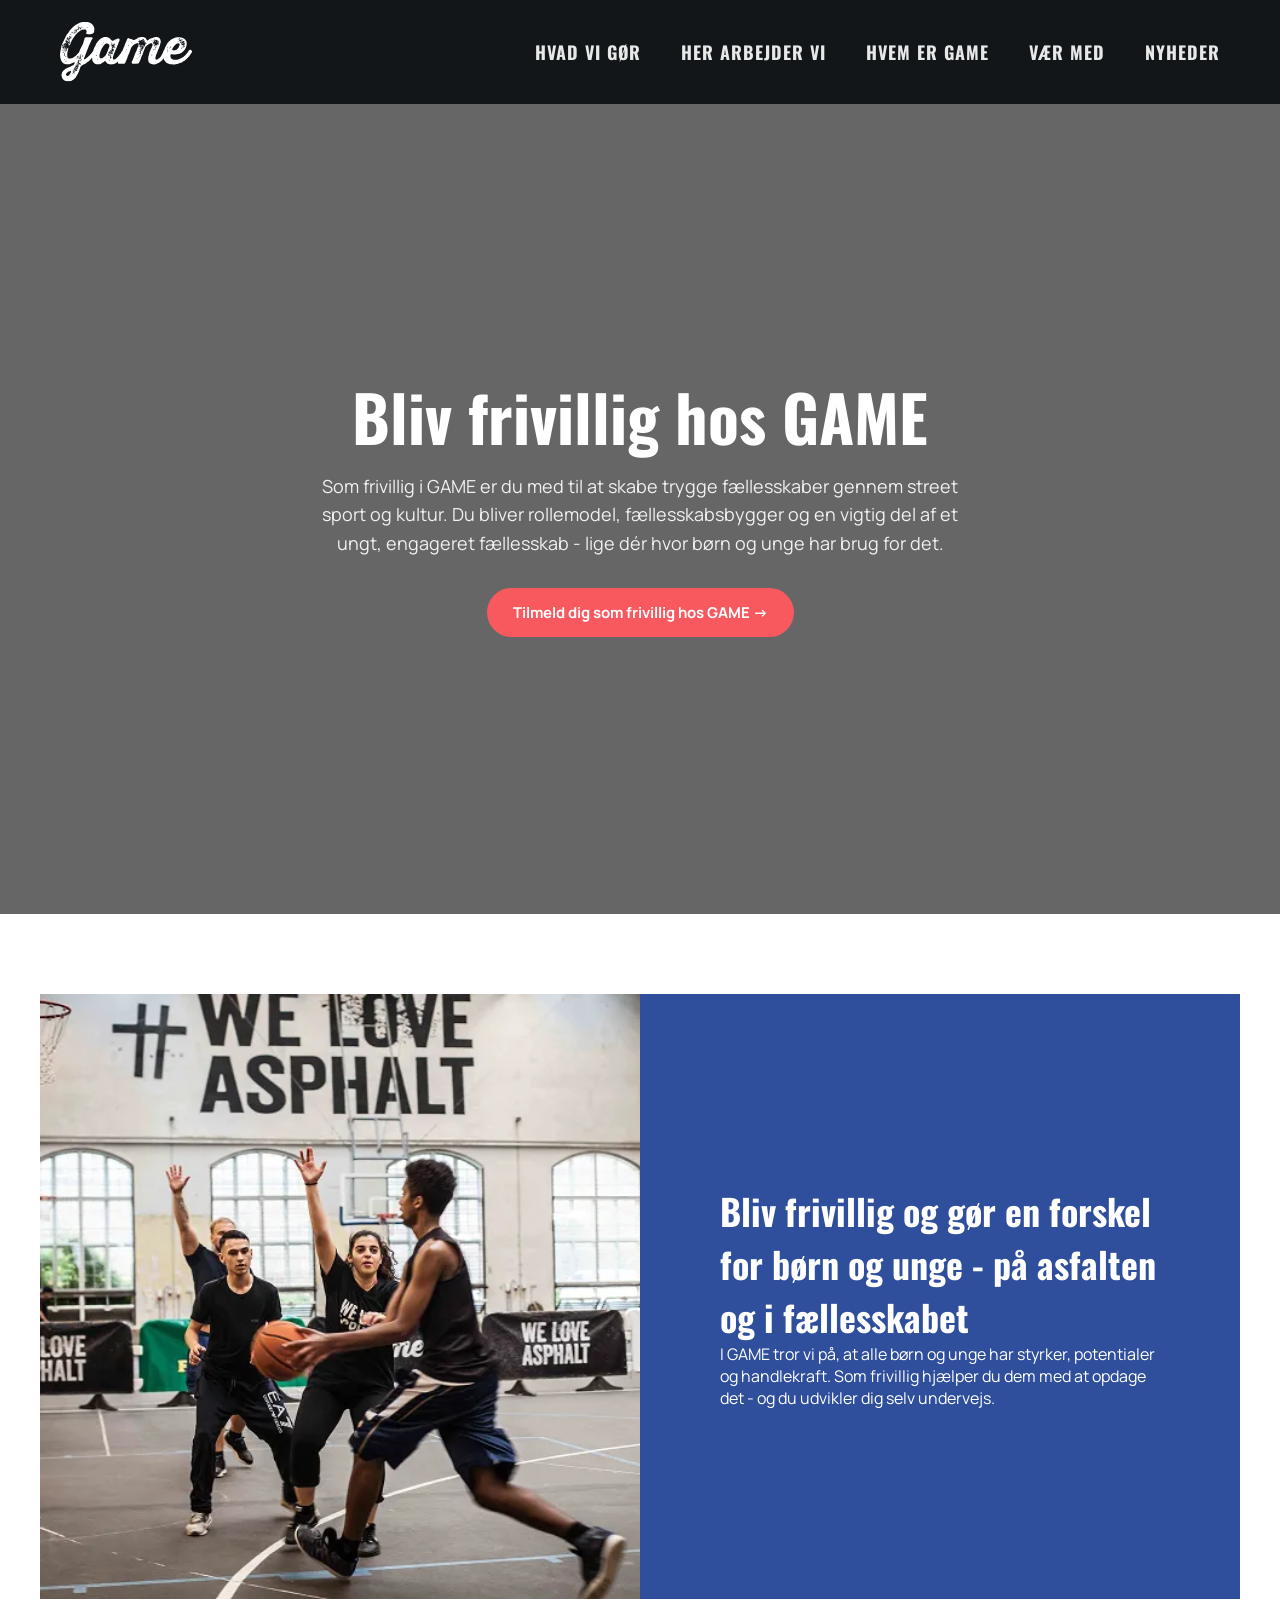
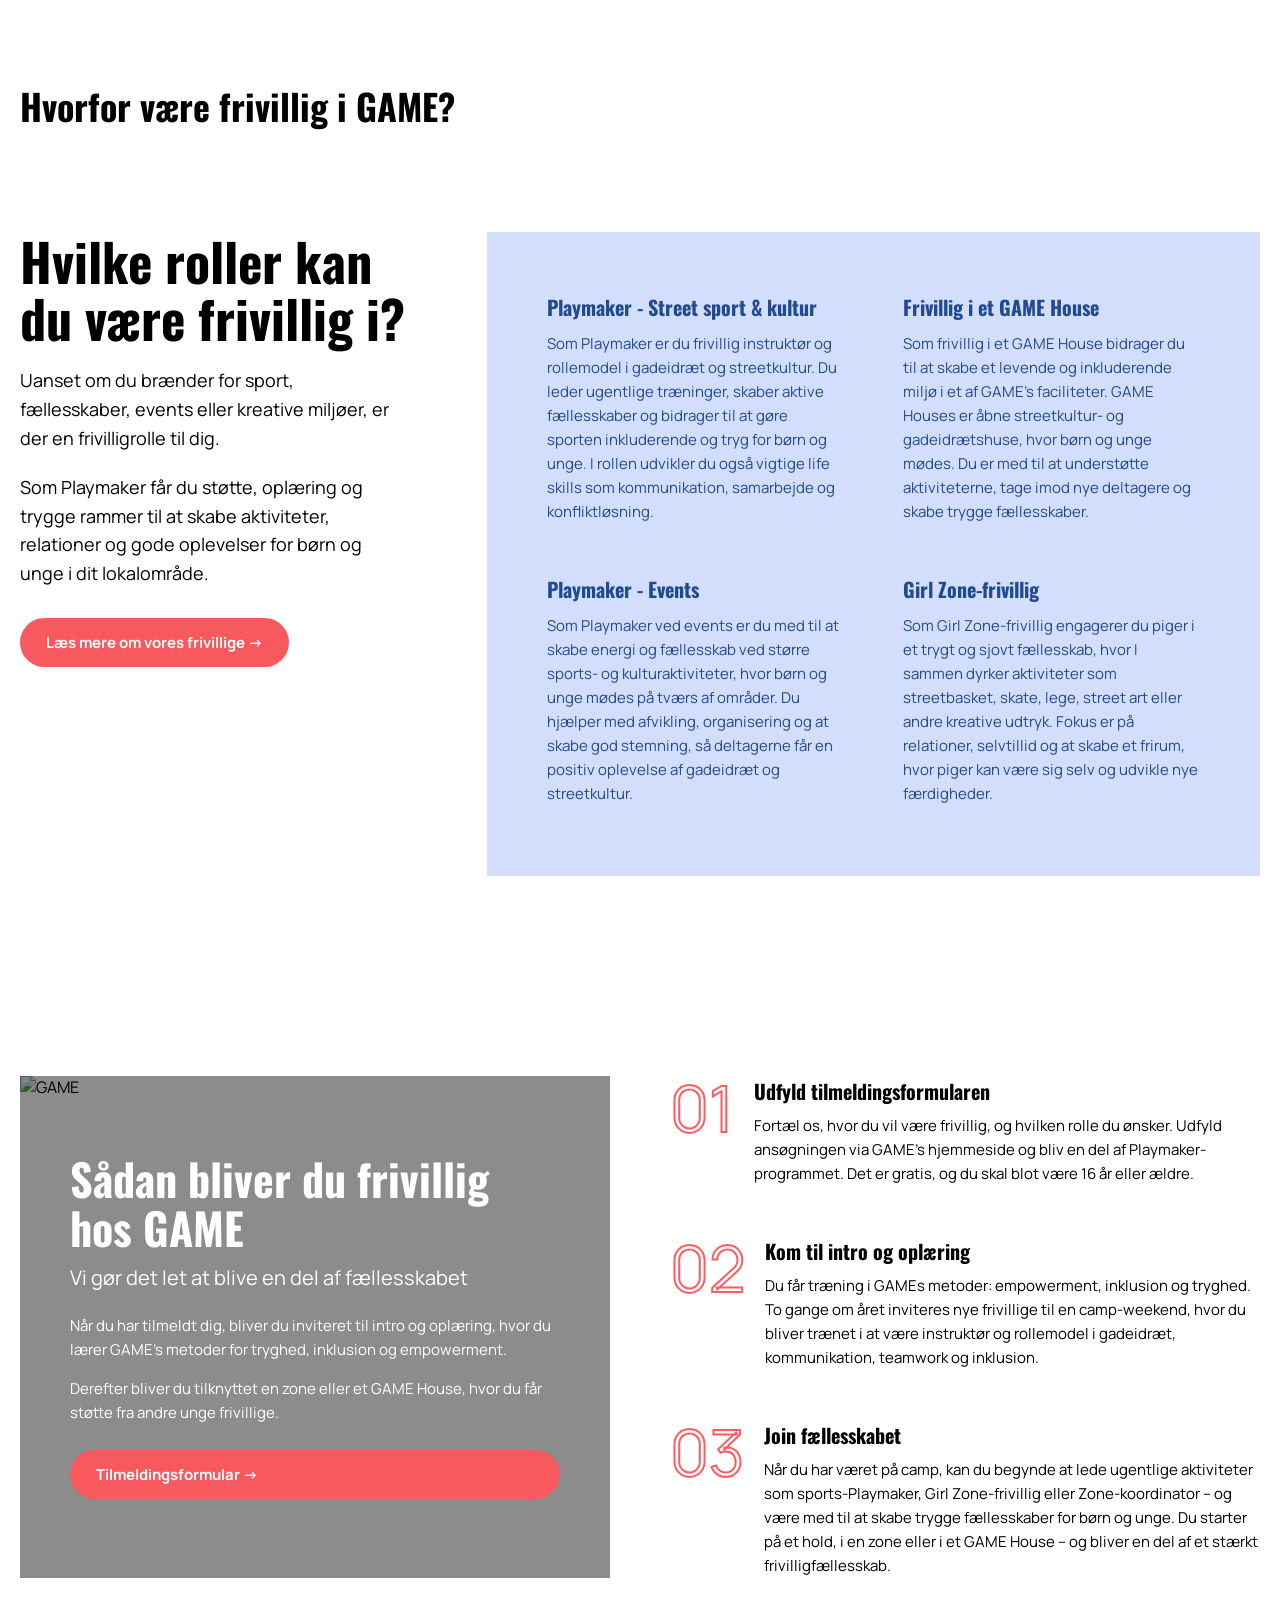
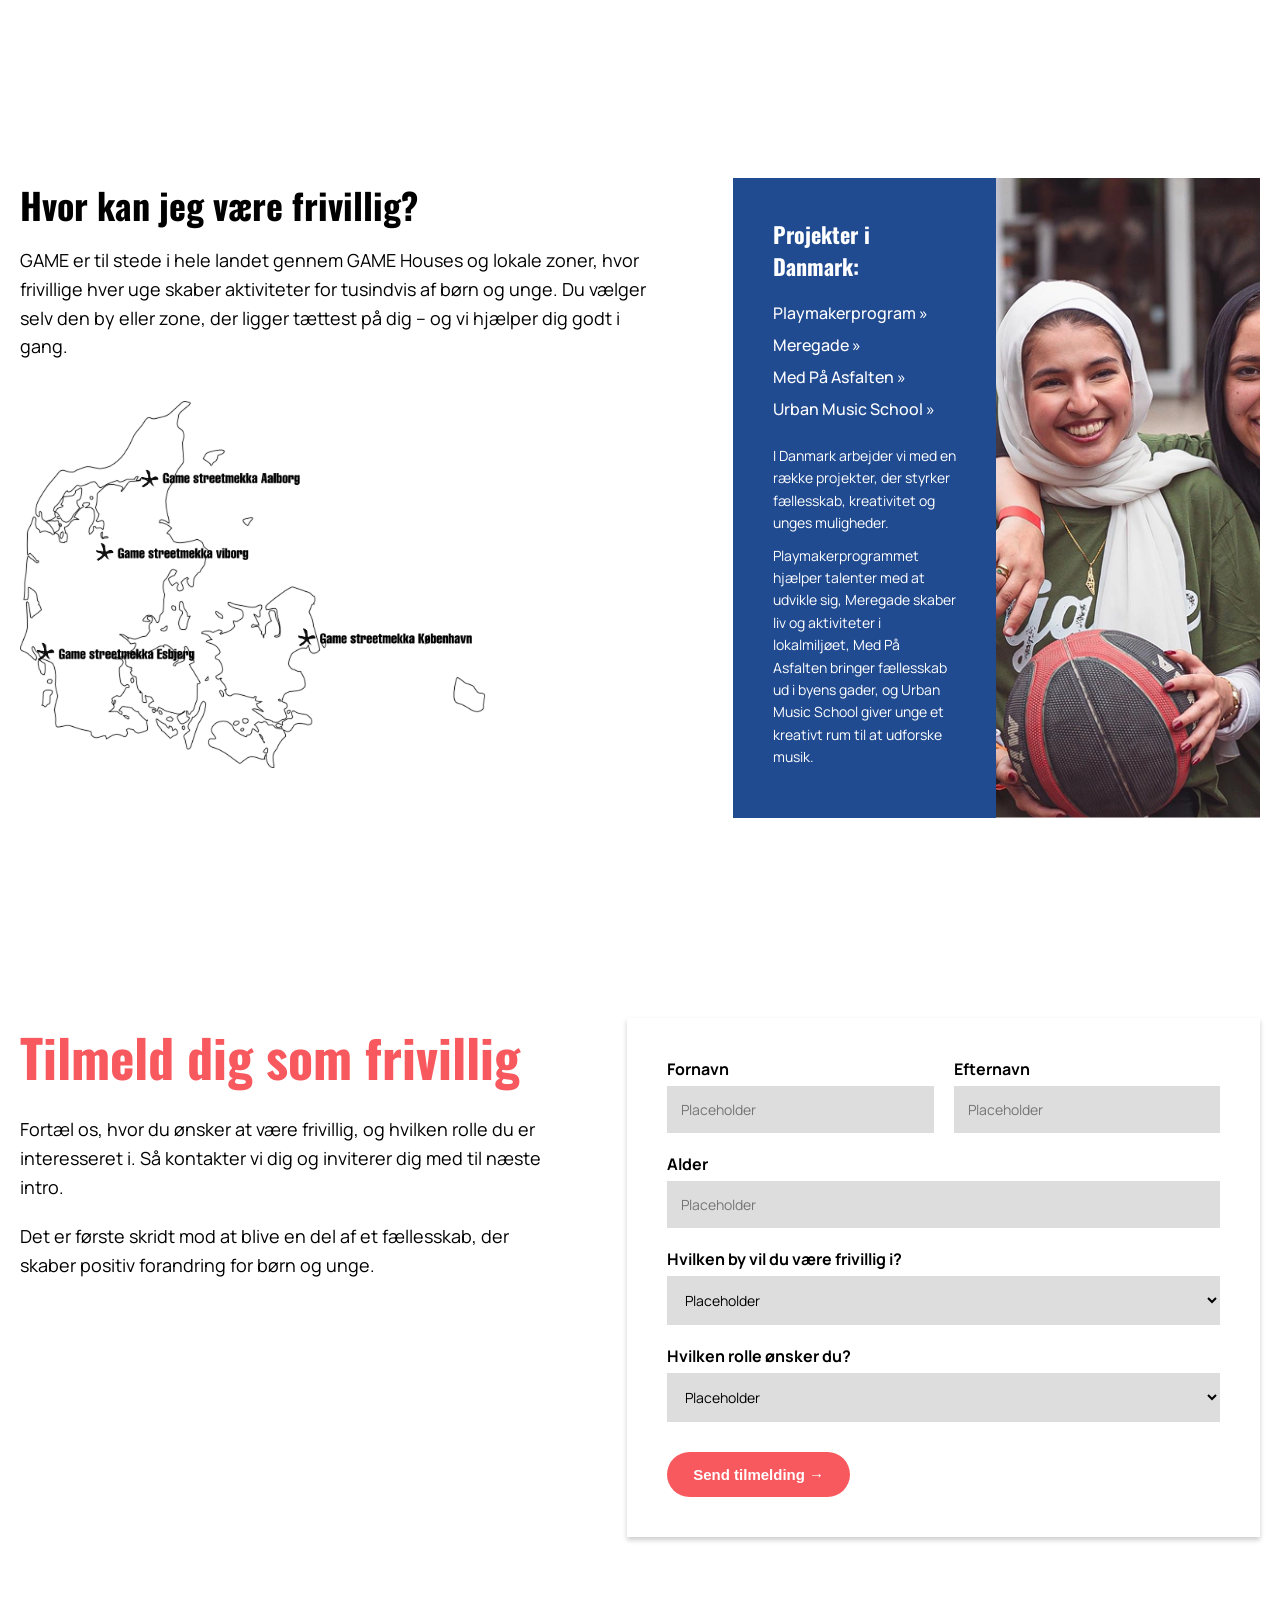
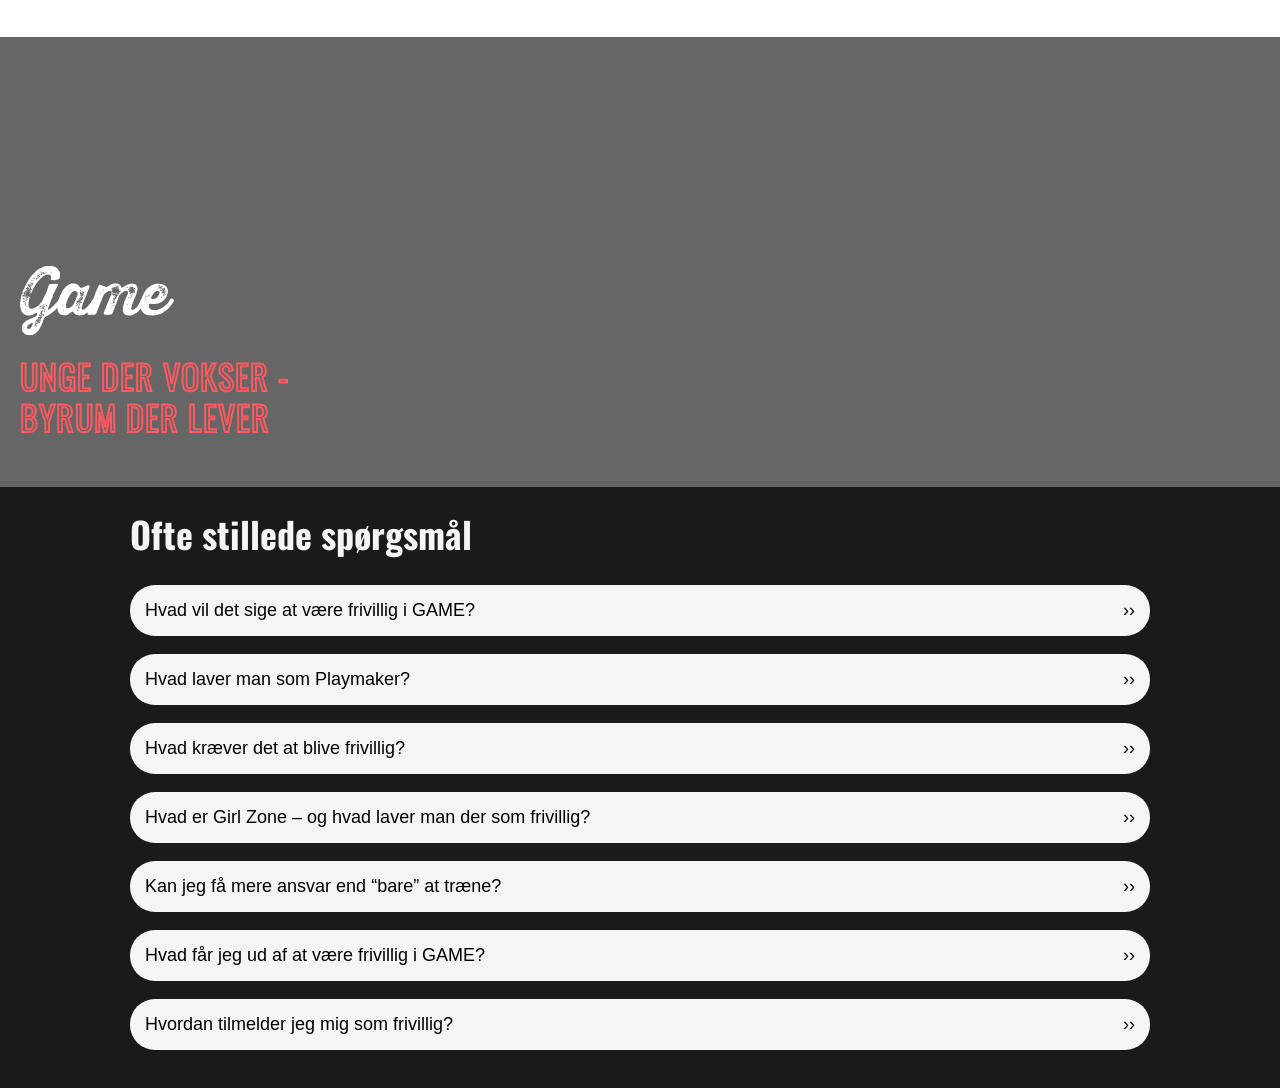
==== bliv-frivillig.html @ 1b377ba4 "faq" ====
<!DOCTYPE html>
<html lang="da">
<head>
  <meta charset="UTF-8">
  <meta name="viewport" content="width=device-width, initial-scale=1.0">
  <title>GAME Sektion</title>
  <link rel="stylesheet" href="bliv-frivillig.css">
  <link href="https://fonts.googleapis.com/css2?family=Oswald:wght@400;600;700&display=swap" rel="stylesheet">
  <link href="https://fonts.googleapis.com/css2?family=Manrope:wght@300;400;500;600;700&display=swap" rel="stylesheet">
</head>
<body>
 
  <header class="navbar">
  <div class="nav-inner">

    <div class="logo">
      <img src="gamelogowhite.svg" alt="GAME logo">
    </div>

    <nav class="nav-links">
      <a href="">HVAD VI GØR</a>
      <a href="">HER ARBEJDER VI</a>
      <a href="">HVEM ER GAME</a>
      <a href="">VÆR MED</a>
      <a href="">NYHEDER</a>
    </nav>

  </div>
</header>

  <!-- Hero sektion -->
  <section class="hero">
    <div class="overlay"></div>

    <div class="hero-content">
      <h1>Bliv frivillig hos GAME</h1>
      <p>
        Som frivillig i GAME er du med til at skabe trygge fællesskaber gennem street
        sport og kultur. Du bliver rollemodel, fællesskabsbygger og en vigtig del af
        et ungt, engageret fællesskab - lige dér hvor børn og unge har brug for det.
      </p>
      <a href="#" class="cta">Tilmeld dig som frivillig hos GAME →</a>
    </div>
  </section>


<!-- Bliv frivillig og gør forskel sektion -->
<section class="impact">
  <div class="container">
    <div class="impact-inner">

      <div class="impact-image">
        <img src="billeder/asphalt.webp" alt="Basketball GAME">
      </div>

      <div class="impact-content">
        <h2>
          Bliv frivillig og gør en forskel for børn og unge - på asfalten og i fællesskabet
        </h2>

        <p>
          I GAME tror vi på, at alle børn og unge har styrker, potentialer og handlekraft. Som frivillig hjælper du dem med at opdage det - og du udvikler dig selv undervejs.
        </p>
      </div>

    </div>
  </div>
</section>

<!-- Cards sektio -->
<section class="cards">
  <div class="container"> <!-- Container sørger for margin og padding på hele sektionen -->
    <div class="cards-content">
      <h2>
        Hvorfor være frivillig i GAME?
      </h2>
  </div>
    </div>
</section>

<section class="roles-section">
  <div class="container roles-grid">

    <!-- Venstre side -->
    <div class="roles-left">
      <h2>Hvilke roller kan du være frivillig i?</h2>

      <p>
        Uanset om du brænder for sport, fællesskaber, events eller kreative miljøer, 
        er der en frivilligrolle til dig.
      </p>

      <p>
        Som Playmaker får du støtte, oplæring og trygge rammer til at skabe aktiviteter, 
        relationer og gode oplevelser for børn og unge i dit lokalområde.
      </p>

      <a href="#" class="cta">Læs mere om vores frivillige →</a>
    </div>

    <!-- Højre side -->
    <div class="roles-right">

      <div class="role">
        <h3>Playmaker - Street sport & kultur</h3>
        <p>
          Som Playmaker er du frivillig instruktør og rollemodel i gadeidræt og streetkultur.
          Du leder ugentlige træninger, skaber aktive fællesskaber og bidrager til at gøre 
          sporten inkluderende og tryg for børn og unge. I rollen udvikler du også vigtige 
          life skills som kommunikation, samarbejde og konfliktløsning.
        </p>
      </div>

      <div class="role">
        <h3>Frivillig i et GAME House</h3>
        <p>
          Som frivillig i et GAME House bidrager du til at skabe et levende og inkluderende 
          miljø i et af GAME's faciliteter.
          GAME Houses er åbne streetkultur- og gadeidrætshuse, hvor børn og unge mødes. 
          Du er med til at understøtte aktiviteterne, tage imod nye deltagere og skabe trygge fællesskaber.
        </p>
      </div>

      <div class="role">
        <h3>Playmaker - Events</h3>
        <p>
          Som Playmaker ved events er du med til at skabe energi og fællesskab ved større 
          sports- og kulturaktiviteter, hvor børn og unge mødes på tværs af områder.
          Du hjælper med afvikling, organisering og at skabe god stemning, så deltagerne får 
          en positiv oplevelse af gadeidræt og streetkultur.
        </p>
      </div>

      <div class="role">
        <h3>Girl Zone-frivillig</h3>
        <p>
          Som Girl Zone-frivillig engagerer du piger i et trygt og sjovt fællesskab, hvor 
          I sammen dyrker aktiviteter som streetbasket, skate, lege, street art eller andre kreative udtryk.
          Fokus er på relationer, selvtillid og at skabe et frirum, hvor piger kan være sig selv 
          og udvikle nye færdigheder.
        </p>
      </div>

    </div>

  </div>
</section>

<!-- Hvordan man gør sektionen -->

<section class="steps-section">
  <div class="container steps-grid">

    <!-- Venstre billede + overlay text -->
    <div class="steps-left">
      <img src="billeder/frivillig.webp" alt="GAME">

      <div class="steps-overlay">
        <h2>Sådan bliver du frivillig hos GAME</h2>
        <p class="lead">Vi gør det let at blive en del af fællesskabet</p>

        <p>
          Når du har tilmeldt dig, bliver du inviteret til intro og oplæring, hvor du lærer GAME’s metoder for tryghed, inklusion og empowerment.
        </p>

        <p>
          Derefter bliver du tilknyttet en zone eller et GAME House, hvor du får støtte fra andre unge frivillige.
        </p>

        <a href="#" class="cta">Tilmeldingsformular →</a>
      </div>
    </div>

    <!-- venstre steps -->
    <div class="steps-right">

      <div class="step">
        <div class="step-number">01</div>
        <div>
          <h3>Udfyld tilmeldingsformularen</h3>
          <p>
            Fortæl os, hvor du vil være frivillig, og hvilken rolle du ønsker. Udfyld ansøgningen via GAME’s hjemmeside og bliv en del af Playmaker-programmet. Det er gratis, og du skal blot være 16 år eller ældre.
          </p>
        </div>
      </div>

      <div class="step">
        <div class="step-number">02</div>
        <div>
          <h3>Kom til intro og oplæring</h3>
          <p>
            Du får træning i GAMEs metoder: empowerment, inklusion og tryghed. To gange om året inviteres nye frivillige til en camp-weekend, hvor du bliver trænet i at være instruktør og rollemodel i gadeidræt, kommunikation, teamwork og inklusion.
          </p>
        </div>
      </div>

      <div class="step">
        <div class="step-number">03</div>
        <div>
          <h3>Join fællesskabet</h3>
          <p>
            Når du har været på camp, kan du begynde at lede ugentlige aktiviteter som sports-Playmaker, Girl Zone-frivillig eller Zone-koordinator – og være med til at skabe trygge fællesskaber for børn og unge. Du starter på et hold, i en zone eller i et GAME House – og bliver en del af et stærkt frivilligfællesskab.
          </p>
        </div>
      </div>

    </div>

  </div>
</section>

<!-- Hvor man kan gøre det sektion -->

<section class="locations-section">
  <div class="container locations-grid">

    <!-- venstre -->
    <div class="locations-left">
      <h2>Hvor kan jeg være frivillig?</h2>
      <p>
        GAME er til stede i hele landet gennem GAME Houses og lokale zoner, hvor frivillige hver uge skaber aktiviteter for tusindvis af børn og unge. Du vælger selv den by eller zone, der ligger tættest på dig – og vi hjælper dig godt i gang.
      </p>

      <div class="map">
        <img src="billeder/dkkort.webp" alt="Danmark kort">
      </div>
    </div>

    <!-- Højre side blå baggrund + billede -->
    <div class="locations-right">

      <div class="locations-info">
        <h3>Projekter i Danmark:</h3>

        <ul>
          <li>Playmakerprogram »</li>
          <li>Meregade »</li>
          <li>Med På Asfalten »</li>
          <li>Urban Music School »</li>
        </ul>

        <div class="locations-text">
          <p>
            I Danmark arbejder vi med en række projekter, der styrker fællesskab, kreativitet og unges muligheder.
          </p>
          <p>
            Playmakerprogrammet hjælper talenter med at udvikle sig, Meregade skaber liv og aktiviteter i lokalmiljøet, Med På Asfalten bringer fællesskab ud i byens gader, og Urban Music School giver unge et kreativt rum til at udforske musik.
          </p>
        </div>
      </div>

      <div class="locations-image">
        <img src="billeder/mennesker.webp" alt="">
      </div>

    </div>

  </div>
</section>

<!-- Kontaktformular -->

<section class="form-section">
  <div class="container form-grid">

    <!-- Venstre -->
    <div class="form-left">
      <h2>Tilmeld dig som frivillig</h2>

      <p>
        Fortæl os, hvor du ønsker at være frivillig, og hvilken rolle du er interesseret i. 
        Så kontakter vi dig og inviterer dig med til næste intro.
      </p>

      <p>
        Det er første skridt mod at blive en del af et fællesskab, der skaber positiv forandring for børn og unge.
      </p>
    </div>

    <!-- Højre -->
    <div class="form-card">
      <form>

        <div class="form-row">
          <div class="form-group">
            <label>Fornavn</label>
            <input type="text" placeholder="Placeholder">
          </div>

          <div class="form-group">
            <label>Efternavn</label>
            <input type="text" placeholder="Placeholder">
          </div>
        </div>

        <div class="form-group">
          <label>Alder</label>
          <input type="text" placeholder="Placeholder">
        </div>

        <div class="form-group">
          <label>Hvilken by vil du være frivillig i?</label>
          <select>
            <option>Placeholder</option>
          </select>
        </div>

        <div class="form-group">
          <label>Hvilken rolle ønsker du?</label>
          <select>
            <option>Placeholder</option>
          </select>
        </div>

        <button type="submit" class="cta">Send tilmelding →</button>

      </form>
    </div>

  </div>
</section>

<!-- Footer -->

<section class="footer">
  <div class="overlay"></div>

  <div class="container footer-content">
    <img src="gamelogowhite.svg" alt="Game logo" class="footer-logo">

    <p class="subtitle stroke-text">
      UNGE DER VOKSER -<br>
      BYRUM DER LEVER
    </p>
  </div>
</section>

<!-- Faq sektion -->
<section class="faq-section">
    <h2>Ofte stillede spørgsmål</h2>

    <div class="faq-item">
        <button class="faq-question">
     Hvad vil det sige at være frivillig i GAME?
            <span class="faq-arrow">››</span>
        </button>
        <div class="faq-answer">
            <p>At være frivillig i GAME betyder, at du bliver en del af Playmaker‑programmet, hvor unge bliver uddannet som instruktører og rollemodeller i gadeidræt og streetkultur. Frivillige leder aktiviteter, skaber fællesskaber og arbejder for positiv social forandring i deres lokalområde.</p>
        </div>
    </div>

    <div class="faq-item">
        <button class="faq-question">
            Hvad laver man som Playmaker?
            <span class="faq-arrow">››</span>
        </button>
        <div class="faq-answer">
            <p>Som Playmaker står du for at afvikle ugentlige træninger i fx streetbasket, dans, gadefodbold eller aktiviteter i Girl Zone. Du skaber trygge fællesskaber og lærer samtidig om teamwork, kommunikation, ligestilling og konfliktløsning.</p>
        </div>
    </div>

    <div class="faq-item">
        <button class="faq-question">
            Hvad kræver det at blive frivillig?
            <span class="faq-arrow">››</span>
        </button>
        <div class="faq-answer">
            <p>Du skal være minimum 16 år, og det er gratis at være med. GAME giver dig træning og camps to gange om året, hvor du bliver rustet til rollen som frivillig instruktør eller koordinator.</p>
        </div>
    </div>

    <div class="faq-item">
        <button class="faq-question">
           Hvad er Girl Zone – og hvad laver man der som frivillig?
            <span class="faq-arrow">››</span>
        </button>
        <div class="faq-answer">
            <p>Girl Zone er et trygt fællesskab for piger, hvor fokus er på bevægelse, kreativitet og stærke relationer. Som frivillig hjælper du piger ind i gadeidræt og aktiviteter som lege, skateboard, street art og andre kreative udtryk – alt efter hvad pigerne har lyst til.</p>
        </div>
    </div>

     <div class="faq-item">
        <button class="faq-question">
           Kan jeg få mere ansvar end “bare” at træne?
            <span class="faq-arrow">››</span>
        </button>
        <div class="faq-answer">
            <p>Ja! Du kan søge rollen som Zone-koordinator, hvor du får et større organisatorisk ansvar, støtter andre frivillige og hjælper med at planlægge aktiviteter i dit område. Det er for dig, der vil udvikle dig endnu mere som leder.</p>
        </div>
    </div>

     <div class="faq-item">
        <button class="faq-question">
          Hvad får jeg ud af at være frivillig i GAME?
            <span class="faq-arrow">››</span>
        </button>
        <div class="faq-answer">
            <p>Som Playmaker lærer du at stå i front, samarbejde, kommunikere og løse konflikter. Mange oplever også større selvtillid, nye venskaber og erfaringer, de kan bruge i job, skole eller andre projekter. 93% af danske Playmakere bruger deres nye færdigheder andre steder i livet.</p>
        </div>
    </div>

    <div class="faq-item">
        <button class="faq-question">
          Hvordan tilmelder jeg mig som frivillig?
            <span class="faq-arrow">››</span>
        </button>
        <div class="faq-answer">
            <p>Du søger om at blive Playmaker gennem GAME’s hjemmeside. Ansøgningsprocessen er simpel, og GAME tager udgifterne for uddannelsesweekenderne.</p>
        </div>
    </div>

    <!-- Tilføj flere items efter behov -->

</section>

<script src="faq.js"></script>


</body>
</html>
---- bliv-frivillig.css ----
* {
  margin: 0;
  padding: 0;
  box-sizing: border-box;
}

body {
  font-family: 'Manrope', sans-serif;
}

.container {
  max-width: 1300px;
  margin: 0 auto;
  padding: 0 20px;
}

h1, h2, h3{
  font-family: 'Oswald', sans-serif;
}

h2 {
  font-size: 36px;
}

img {
  max-width: 100%;
  height: auto;
}

/* Menu */
.navbar {
  position: sticky;
  top: 0;
  width: 100%;
  background: #121619;
  z-index: 1000;
}

.nav-inner {
  max-width: 1200px;
  margin: 0 auto;
  padding: 22px 20px;

  display: flex;
  align-items: center;
}

/* Hver nav punkt */
.nav-links {
  margin-left: auto;
  display: flex;
  gap: 40px;
}

/* Nav logo */
.logo {
  display: flex;
  align-items: center;
}

/* Selve billedet */
.logo img {
  height: 60px;
  width: auto;
  display: block;
}

.navbar nav {
  display: flex;
  justify-content: space-between;
}

.navbar a {
  color: #fff;
  text-decoration: none;
  font-family: 'Oswald', sans-serif;;
  font-weight: bold;
  letter-spacing: 1px;
  font-size: 18px;
  text-transform: uppercase;
  opacity: 0.9;
  transition: opacity 0.2s ease;
}

.navbar a:hover {
  opacity: 1;
}

/* Hero sektion */
.hero {
  position: relative;
  height: 90vh;
  background: url('hero.jpg') center/cover no-repeat;
  display: flex;
  align-items: center;
  justify-content: center;
  text-align: center;
}


.overlay {
  position: absolute;
  inset: 0;
  background: linear-gradient(
    rgba(20, 20, 20, 0.65),
    rgba(40, 20, 20, 0.55)
  );
}

/* Indhold i hero */
.hero-content {
  position: relative;
  max-width: 700px;
  padding: 20px;
  color: white;
}

.hero h1 {
  font-size: 64px;
  line-height: 1.1;
  margin-bottom: 20px;
}

.hero p {
  font-size: 18px;
  line-height: 1.6;
  opacity: 0.9;
  margin-bottom: 30px;
}

/* CTA knap */
.cta {
  display: inline-block;
  background: #F7595E;
  color: white;
  padding: 14px 26px;
  border-radius: 999px;
  text-decoration: none;
  font-weight: bold;
  font-size: 15px;
  transition: transform 0.15s ease, box-shadow 0.15s ease;
}

.cta:hover {
  transform: translateY(-2px);
  box-shadow: 0 4px 10px rgba(0,0,0,0.2);
}

/* Impact sektion */
.impact {
  padding: 80px 20px;
  background: transparent;
}

/* Impact wrapper */
.impact-wrapper {
  max-width: 1200px;
  margin: 0 auto;
}

/* Impact grid */
.impact-inner {
  display: grid;
  grid-template-columns: 1fr 1fr;
  min-height: 500px;
  overflow: hidden;
  background: #2f4e9b; /* ← flyttet herind */
}

/* Impact billede */
.impact-image img {
  width: 100%;
  height: 100%;
  object-fit: cover;
}

/* Impact text */
.impact-content {
  display: flex;
  flex-direction: column;
  justify-content: center;
  padding: 80px;
  color: white;
}

/* Forskellige roller sektion */
.roles-section {
  padding: 100px 0;
}

/* Roller grid */
.roles-grid {
  display: grid;
  grid-template-columns: 1fr 2fr;
  gap: 80px;
}

/* Roller venstre side */
.roles-left h2 {
  font-size: 52px;
  line-height: 1.1;
  margin-bottom: 20px;
}

.roles-left p {
  font-size: 18px;
  line-height: 1.6;
  margin-bottom: 20px;
}


.roles-left .cta {
  margin-top: 10px;
}

/* Roller røjre boks */
.roles-right {
  background: rgba(82, 122, 242, 0.25);
  padding: 60px;
  display: grid;
  grid-template-columns: 1fr 1fr;
  gap: 40px 60px;
}

/* Rollerne */
.role h3 {
  font-size: 20px;
  margin-bottom: 10px;
  color: #214B91;
}

.role p {
  font-size: 15px;
  line-height: 1.6;
  margin-bottom: 10px;
  color: #214B91;
}

.steps-section {
  padding: 100px 0;
}

.steps-grid {
  display: grid;
  grid-template-columns: 1fr 1fr;
  gap: 60px;
}

.steps-left {
  position: relative;
  overflow: hidden;
}

.steps-left img {
  width: 100%;
  height: 100%;
  object-fit: cover;
  display: block;
}

.steps-overlay {
  position: absolute;
  inset: 0;
  padding: 50px;
  color: white;

  background: rgba(0,0,0,0.45);
  display: flex;
  flex-direction: column;
  justify-content: center;
}

.steps-overlay h2 {
  font-size: 44px;
  line-height: 1.1;
  margin-bottom: 10px;
}

.steps-overlay .lead {
  font-size: 20px;
  margin-bottom: 20px;
}

.steps-overlay p {
  font-size: 15px;
  line-height: 1.6;
  margin-bottom: 15px;
}

.steps-overlay .cta {
  margin-top: 10px;
}

.steps-right {
  display: flex;
  flex-direction: column;
  gap: 50px;
}

.step {
  display: flex;
  gap: 20px;
  align-items: flex-start;
}

.step-number {
  font-size: 64px;
  line-height: 1;
  color: transparent;
  -webkit-text-stroke: 2px #ff5a5f;
}

.step h3 {
  font-size: 20px;
  margin-bottom: 8px;
}

.step p {
  font-size: 15px;
  line-height: 1.6;
}

.locations-section {
  padding: 100px 0;
}

.locations-grid {
  display: grid;
  grid-template-columns: 1.2fr 1fr;
  gap: 80px;
  align-items: start;
}

.locations-left h2 {
  font-family: "Oswald", sans-serif;
  margin-bottom: 15px;
}

.locations-left p {
  font-family: 'Manrope', sans-serif;
  font-size: 18px;
  line-height: 1.6;
  margin-bottom: 40px;
}

.map img {
  width: 100%;
  max-width: 500px;
}

.locations-right {
  display: grid;
  grid-template-columns: 1fr 1fr;
  position: relative;
}

.locations-info {
  background: #214B91;
  color: white;
  padding: 40px;
  z-index: 2;
}

.locations-info h3 {
  font-family: "Oswald", sans-serif;
  font-size: 22px;
  margin-bottom: 20px;
}

.locations-info ul {
  list-style: none;
  padding: 0;
  margin-bottom: 25px;
}

.locations-info li {
  margin-bottom: 10px;
  font-weight: 500;
  cursor: pointer;
}

.locations-text p {
  font-size: 14px;
  line-height: 1.6;
  margin-bottom: 10px;
}

.locations-image img {
  width: 100%;
  height: 100%;
  object-fit: cover;
  display: block;
}

.form-section {
  padding: 100px 0;
}

.form-grid {
  display: grid;
  grid-template-columns: 1fr 1.2fr;
  gap: 80px;
  align-items: start;
}

.form-left h2 {
  font-family: "Oswald", sans-serif;
  font-size: 52px;
  color: #F7595E;
  margin-bottom: 20px;
}

.form-left p {
  font-family: 'Manrope', sans-serif;
  font-size: 18px;
  line-height: 1.6;
  margin-bottom: 20px;
}

.form-card {
  background: white;
  padding: 40px;
  box-shadow: 0 3px 5px rgba(0,0,0,0.2);
}

.form-row {
  display: grid;
  grid-template-columns: 1fr 1fr;
  gap: 20px;
}

.form-group {
  margin-bottom: 20px;
}

/* Labels */
.form-group label {
  display: block;
  font-weight: bold;
  margin-bottom: 6px;
}

/* Inputs */
.form-group input,
.form-group select {
  width: 100%;
  padding: 14px;
  border: none;
  background: #ddd;
  font-size: 14px;
  font-family: 'Manrope', sans-serif;
}

.form-card .cta {
  margin-top: 10px;
  border: none;
  cursor: pointer;
}

.overlay {
  position: absolute;
  inset: 0;
  background: rgba(0, 0, 0, 0.6);
}

.footer {
  position: relative;
  height: 450px;
  background: url("../asphalt.jpg") center/cover no-repeat;

  display: flex;
  justify-content: flex-start;
  align-items: flex-end;
}

.footer-content {
  position: relative;
  z-index: 2;

  width: 100%;
  max-width: 1300px;

  margin: 0 auto;
  padding: 0 20px 50px;

  display: flex;
  flex-direction: column;
  align-items: flex-start;
}


/* Hele FAQ-blokken har runde hjørner */
.faq-item {
    background: #F5F5F5;
    border-radius: 25px;
    margin-bottom: 18px;
    overflow: hidden;
    padding: 15px;
}

/* Spørgsmålet */
.faq-question {
    width: 100%;
    border: none;
    background: none;
    font-size: 16px;
    cursor: pointer;
    display: flex;
    justify-content: space-between;
    align-items: center;
}

/* Pil */

.faq-arrow {
  display: inline-block;
  transition: transform 0.3s ease;
}

/* Når et item er åbent roterer pilen */
.faq-item.open .faq-arrow {
  transform: rotate(90deg);
}


/* Svar-sektionen */
.faq-answer {
    max-height: 0;
    overflow: hidden;
    background: #F5F5F5;
    transition: max-height 0.3s ease;
}

.faq-answer p {
    padding: 7px 0 16px;
    margin: 0;
    font-size: 16px;
    color: black;
}

/* Åben tilstand */
.faq-item.open .faq-answer {
    max-height: 300px;
}

.faq-item.open .faq-question {
    font-weight: 700;
}

/* Sektion (mobilversion) */
.faq-section {
    background-color: #1A1A1A;
    color: #F5F5F5;
    padding: 20px; /* luft fra kanten på mobil */
    transition: font-weight 0.2s ease;
}

.faq-section h2 {
    margin-bottom: 25px;
}

/* DESKTOP --------------------------- */
@media (min-width: 768px) {

    .faq-section {
        margin:auto;
        padding: 20px;
        padding-left: 130px;
        padding-right: 130px;
    }
    
    .faq-question {
        font-size: 18px;
    }

    .faq-answer p {
        font-size: 18px;
    }

}

/* Footer logo */
.footer-logo {
  height: 70px;
  margin-bottom: 20px;
}

.stroke-text {
  font-family: "Oswald", sans-serif;
  text-transform: uppercase;
  color: transparent;
  -webkit-text-stroke: 2px #ff5a5f;
  letter-spacing: 1px;
}

.subtitle {
  font-size: 34px;
  line-height: 1.2;
}

.faq {
  background: #1A1A1A;
  padding: 80px 0;
}

.white {
  color: white;
}

@media (max-width: 768px) {
  .footer {
    height: 350px;
  }

  .footer-content {
    padding-bottom: 30px;
  }

  .footer-logo {
    height: 50px;
  }

  .subtitle {
    font-size: 24px;
  }
}

@media (max-width: 768px) {
  .impact-inner {
    grid-template-columns: 1fr;
  }

  .impact-content {
    padding: 40px 20px;
  }
}

@media (max-width: 900px) {
  .cards {
    grid-template-columns: repeat(2, 1fr);
  }
}

@media (max-width: 600px) {
  .cards {
    grid-template-columns: 1fr;
  }
}

@media (max-width: 768px) {
  .roles-grid {
    grid-template-columns: 1fr;
    gap: 40px;
  }

  .roles-right {
    padding: 30px;
  }
}

@media (max-width: 768px) {
  .locations-grid {
    grid-template-columns: 1fr;
    gap: 40px;
  }

  .locations-right {
    grid-template-columns: 1fr;
  }
}

@media (max-width: 768px) {
  .form-grid {
    grid-template-columns: 1fr;
  }

  .form-row {
    grid-template-columns: 1fr;
  }

  .form-card {
    padding: 25px;
  }
}

@media (max-width: 768px) {
  .faq-hero {
    height: 300px;
  }

  .faq-tagline {
    font-size: 22px;
  }
}
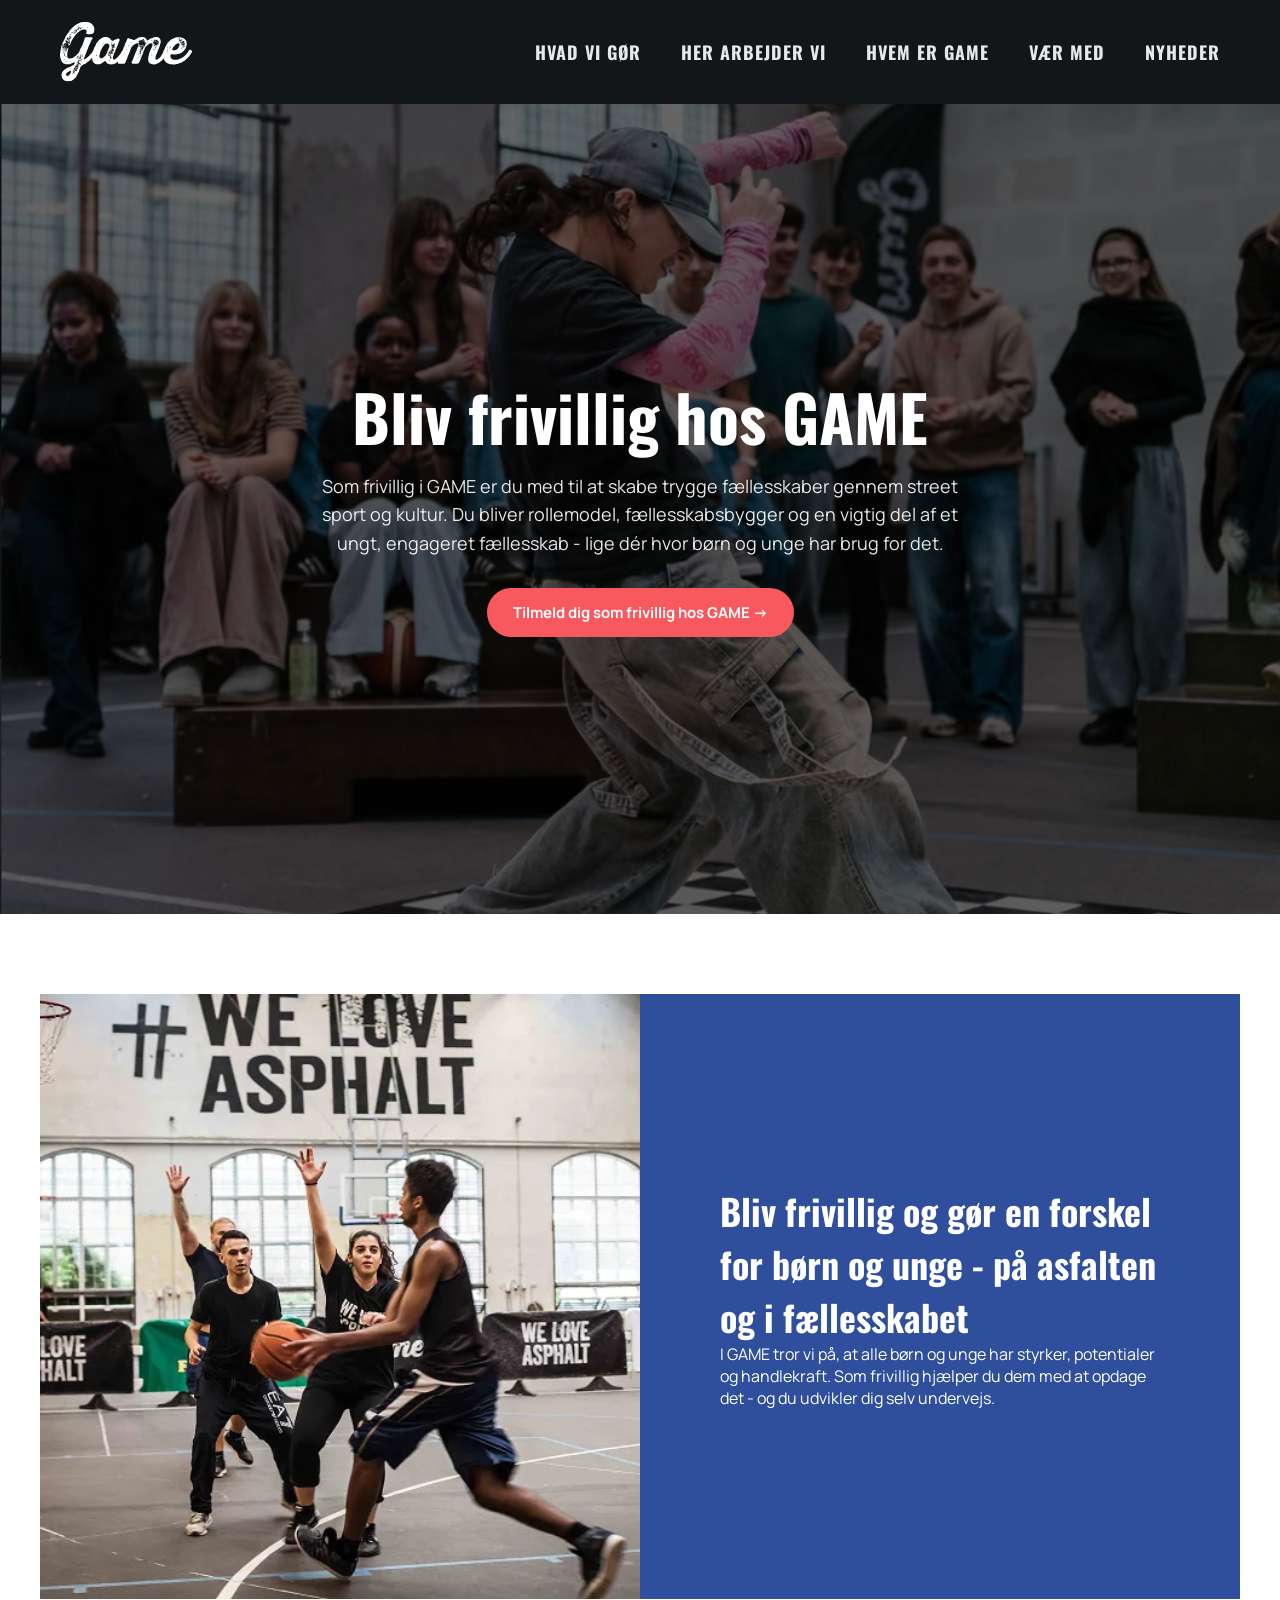
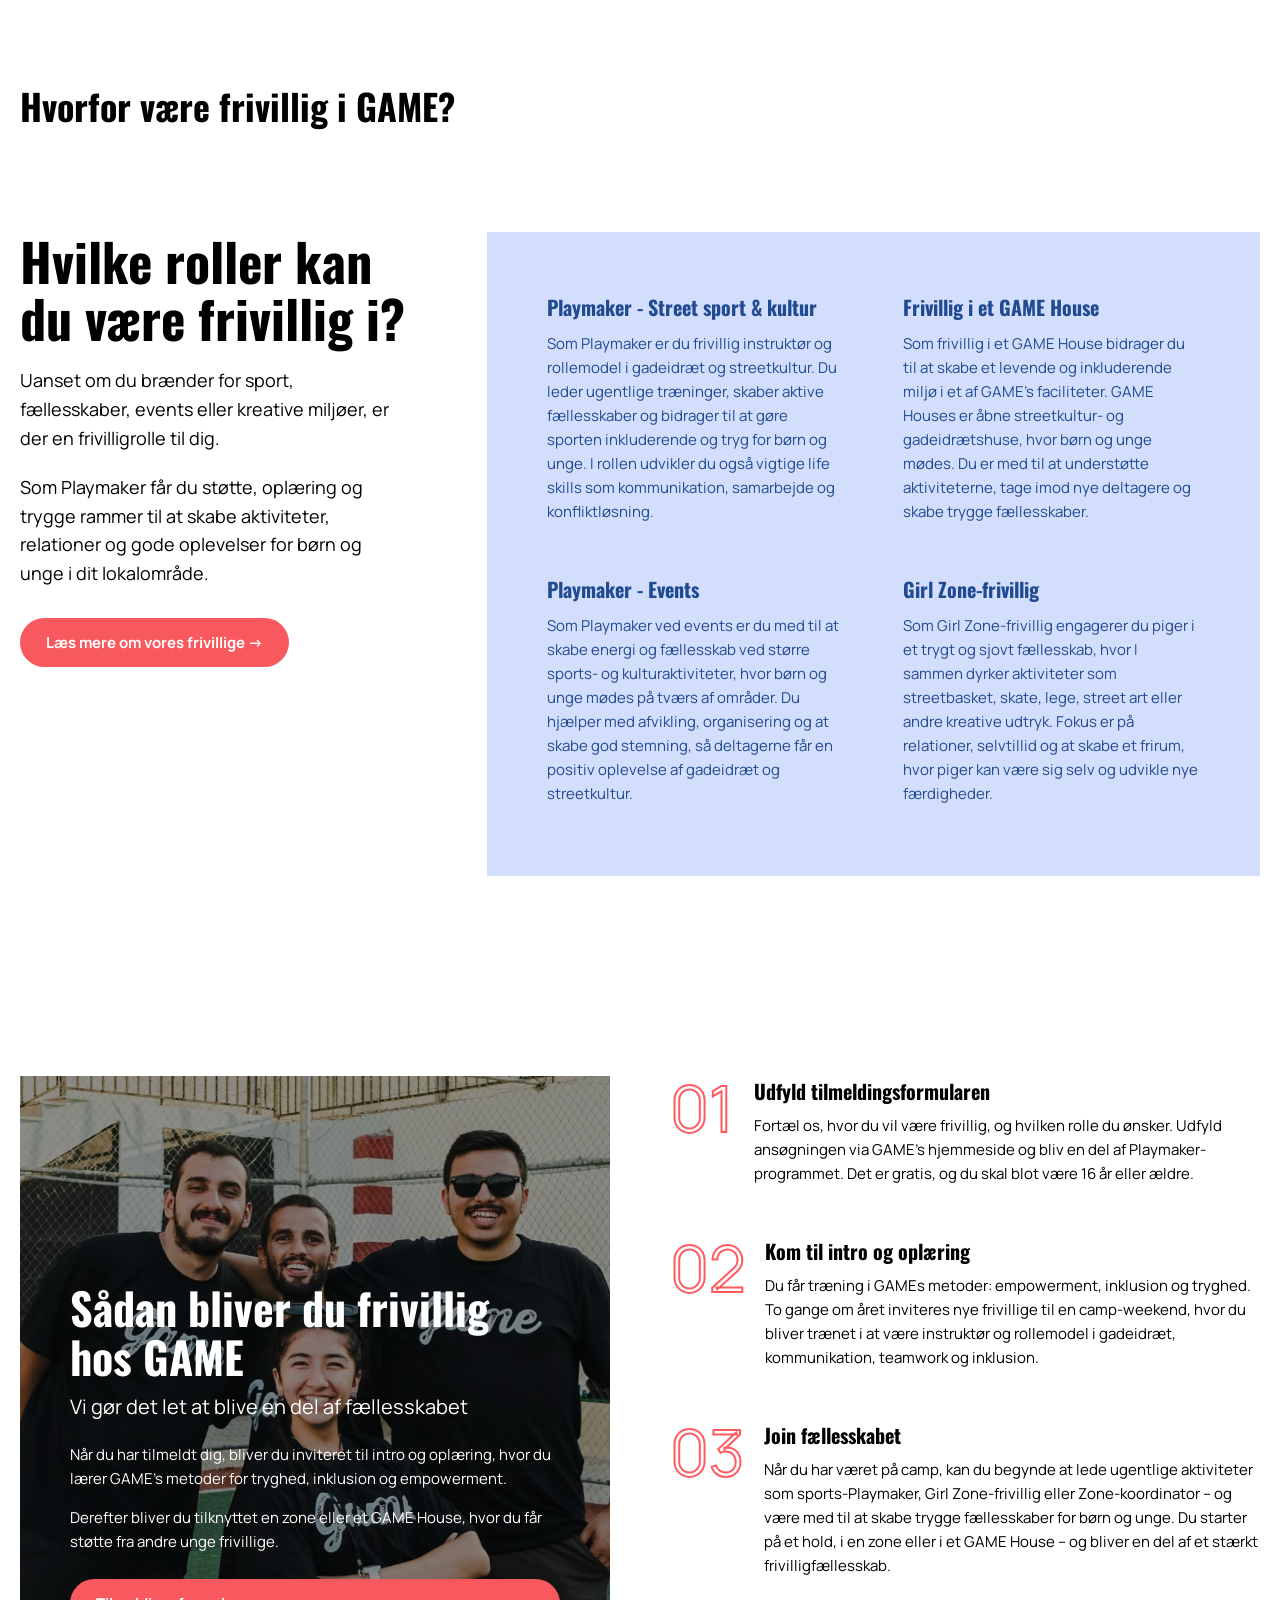
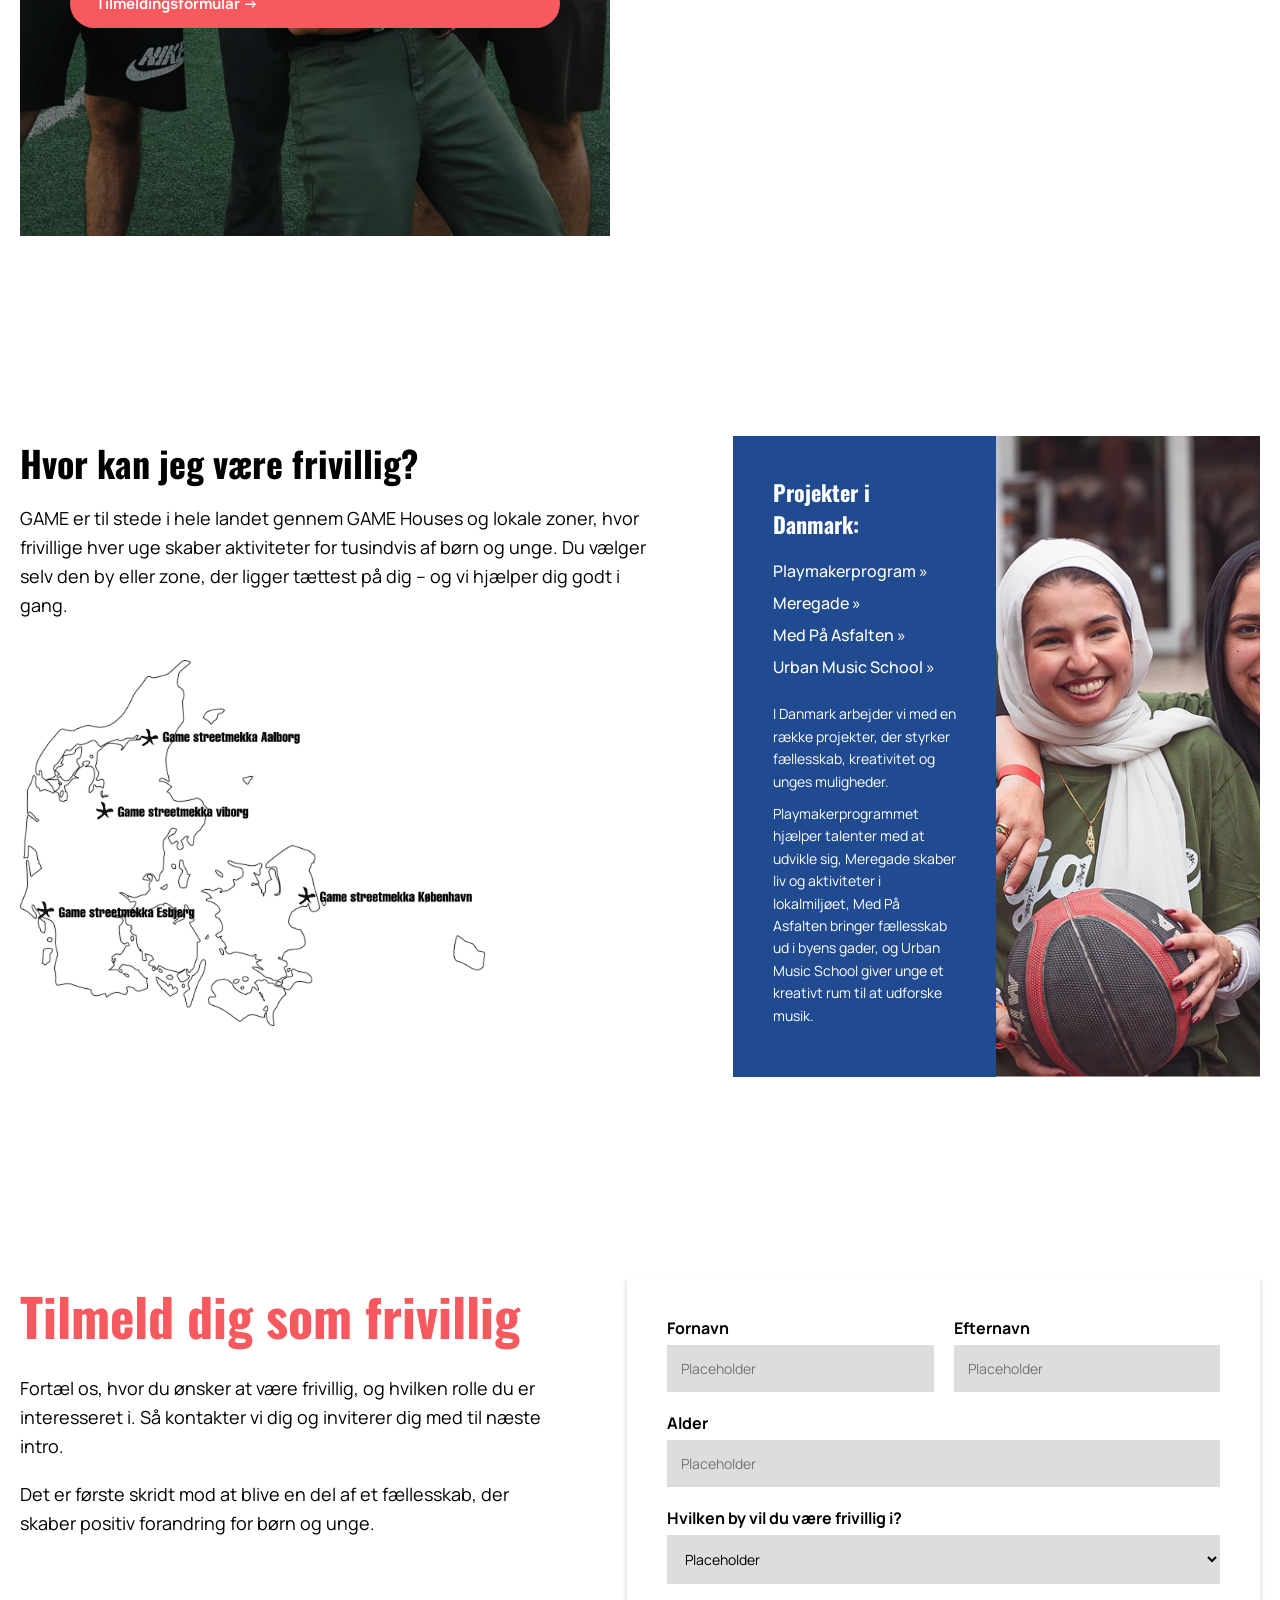
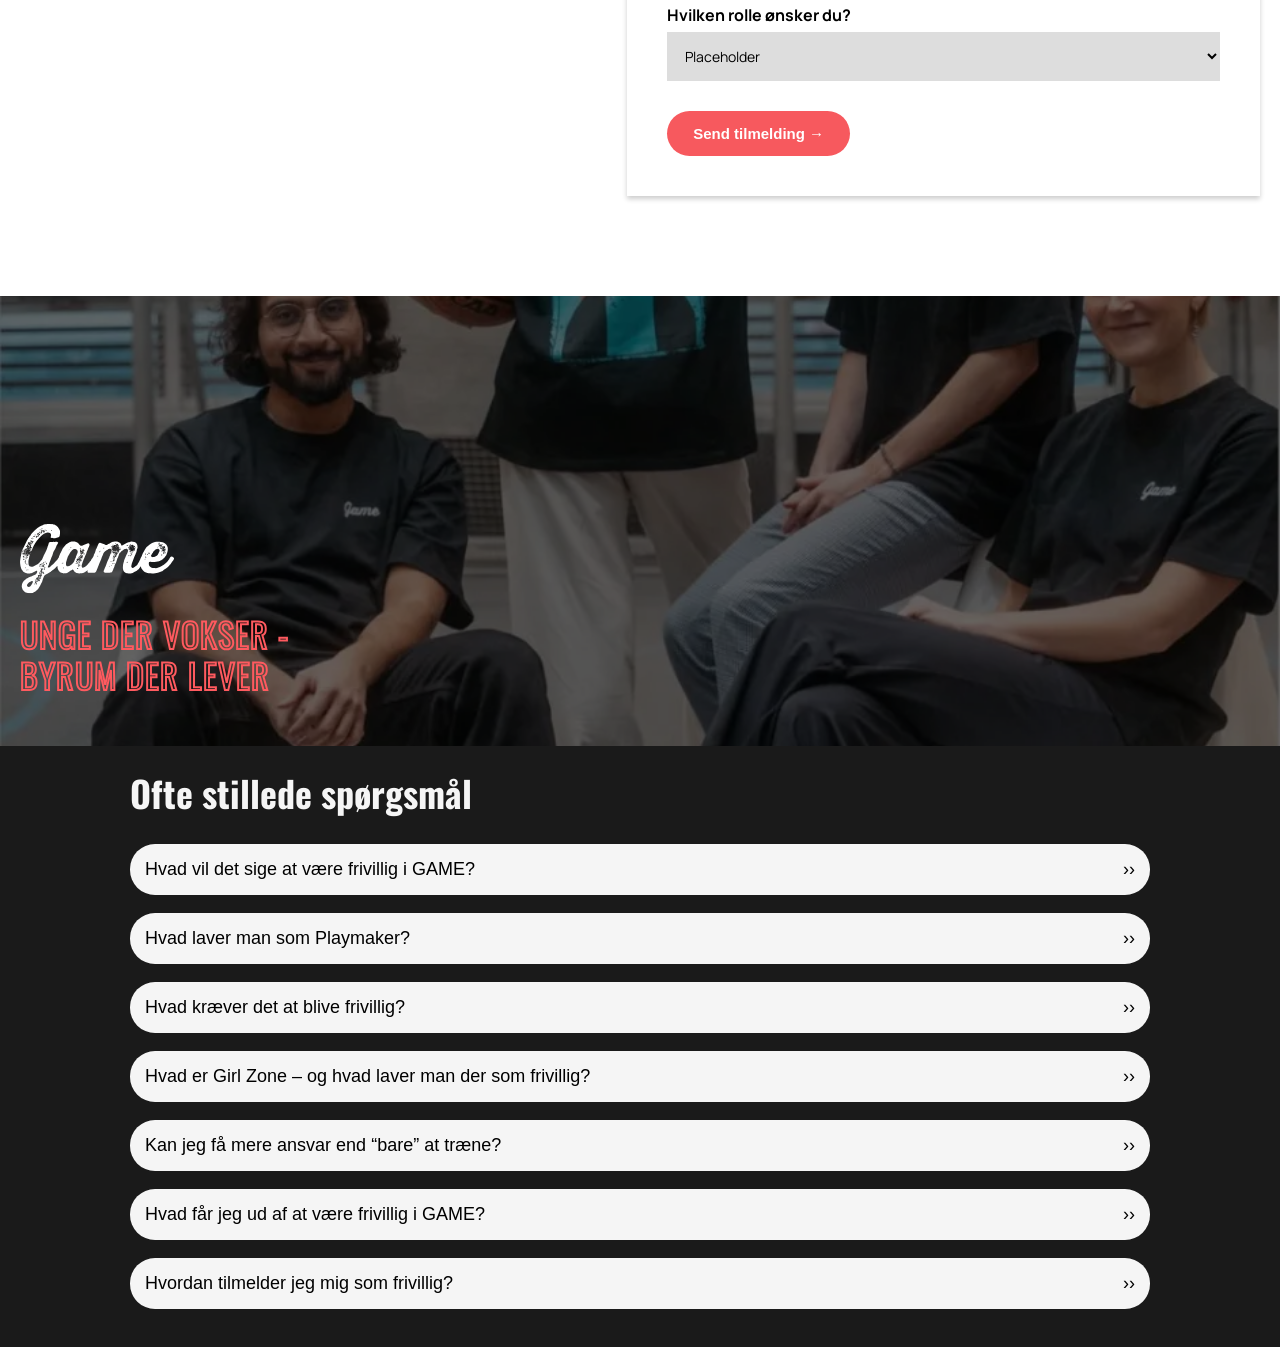
==== commit 1c701200: "Billeder" ====
--- a/bliv-frivillig.html
+++ b/bliv-frivillig.html
@@ -153,7 +153,7 @@
 
     <!-- Venstre billede + overlay text -->
     <div class="steps-left">
-      <img src="billeder/frivillig.webp" alt="GAME">
+      <img src="billeder/hvem.png" alt="GAME">
 
       <div class="steps-overlay">
         <h2>Sådan bliver du frivillig hos GAME</h2>
--- a/bliv-frivillig.css
+++ b/bliv-frivillig.css
@@ -91,7 +91,7 @@
 .hero {
   position: relative;
   height: 90vh;
-  background: url('hero.jpg') center/cover no-repeat;
+  background: url('billeder/hero.png') center/cover no-repeat;
   display: flex;
   align-items: center;
   justify-content: center;
@@ -467,7 +467,7 @@
 .footer {
   position: relative;
   height: 450px;
-  background: url("../asphalt.jpg") center/cover no-repeat;
+  background: url("billeder/billede1.webp") center/cover no-repeat;
 
   display: flex;
   justify-content: flex-start;
@@ -560,7 +560,7 @@
     margin-bottom: 25px;
 }
 
-/* DESKTOP --------------------------- */
+/* DESKTOP */
 @media (min-width: 768px) {
 
     .faq-section {
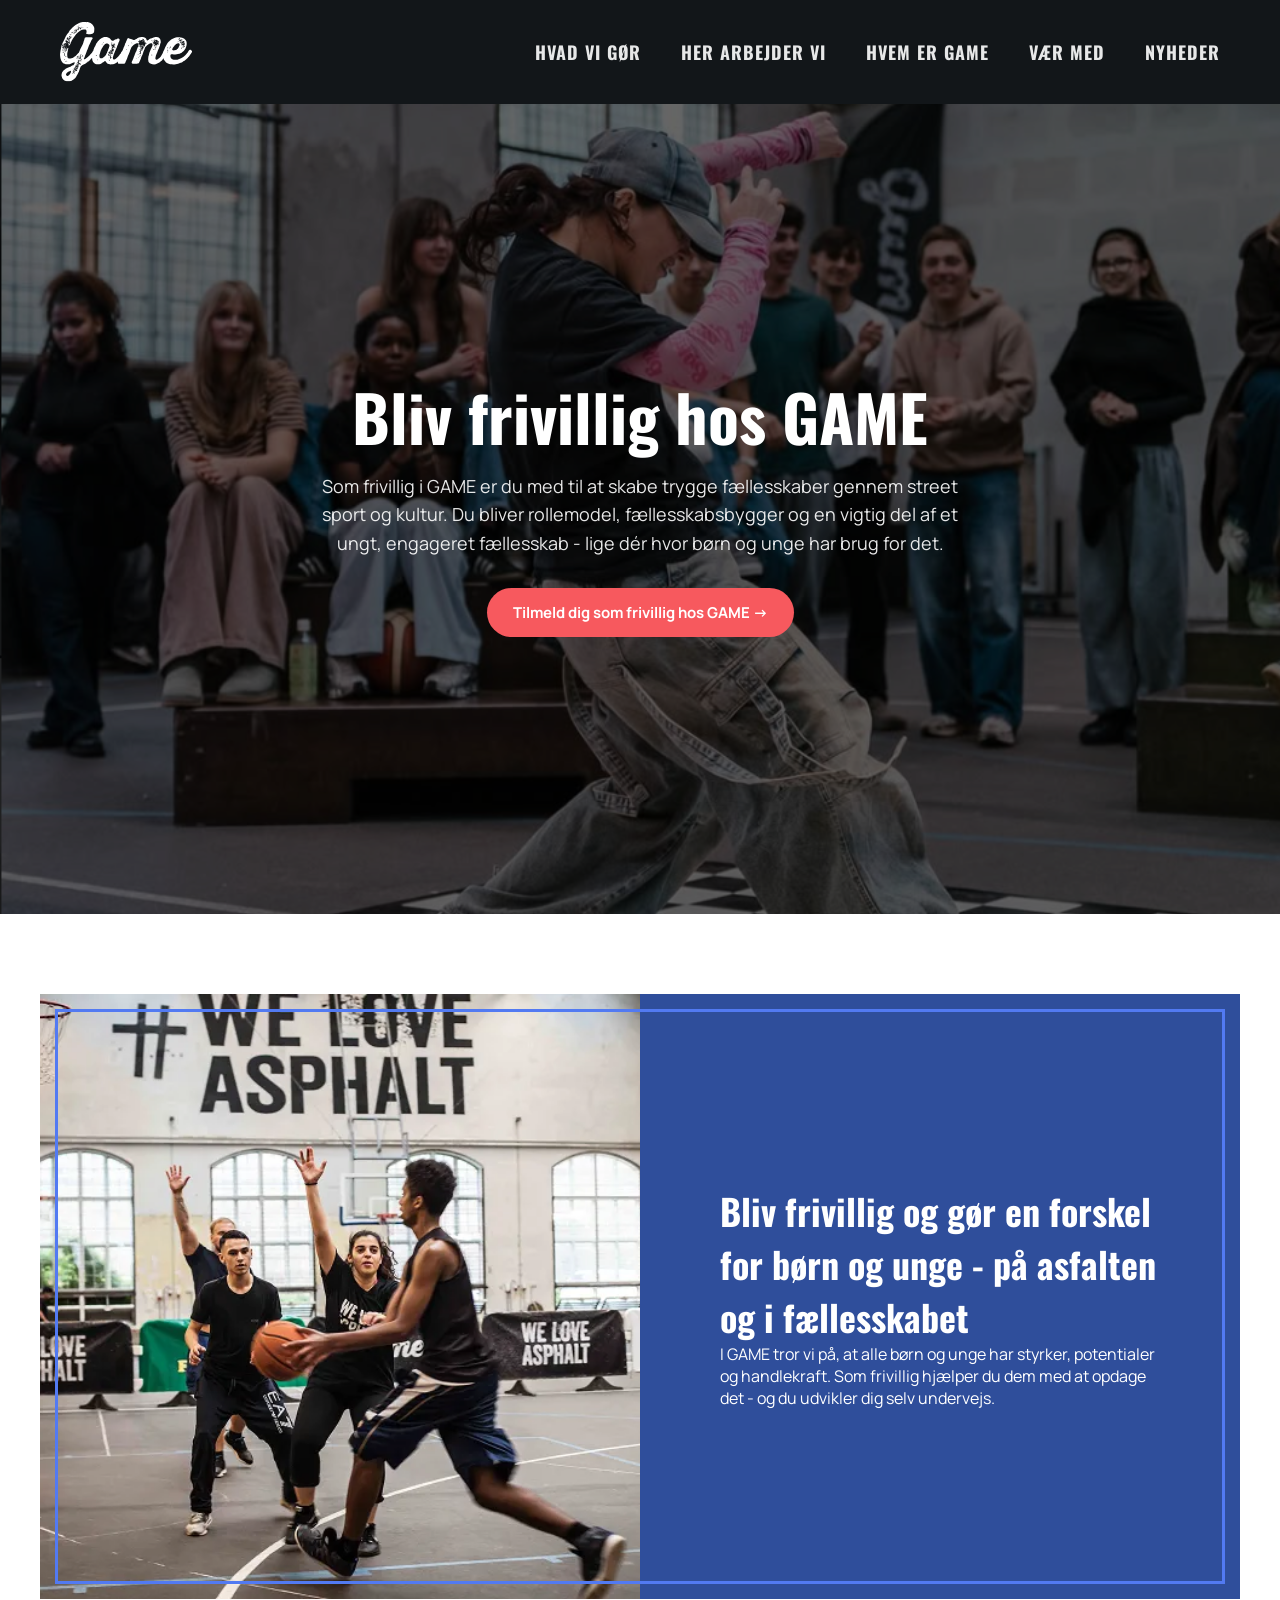
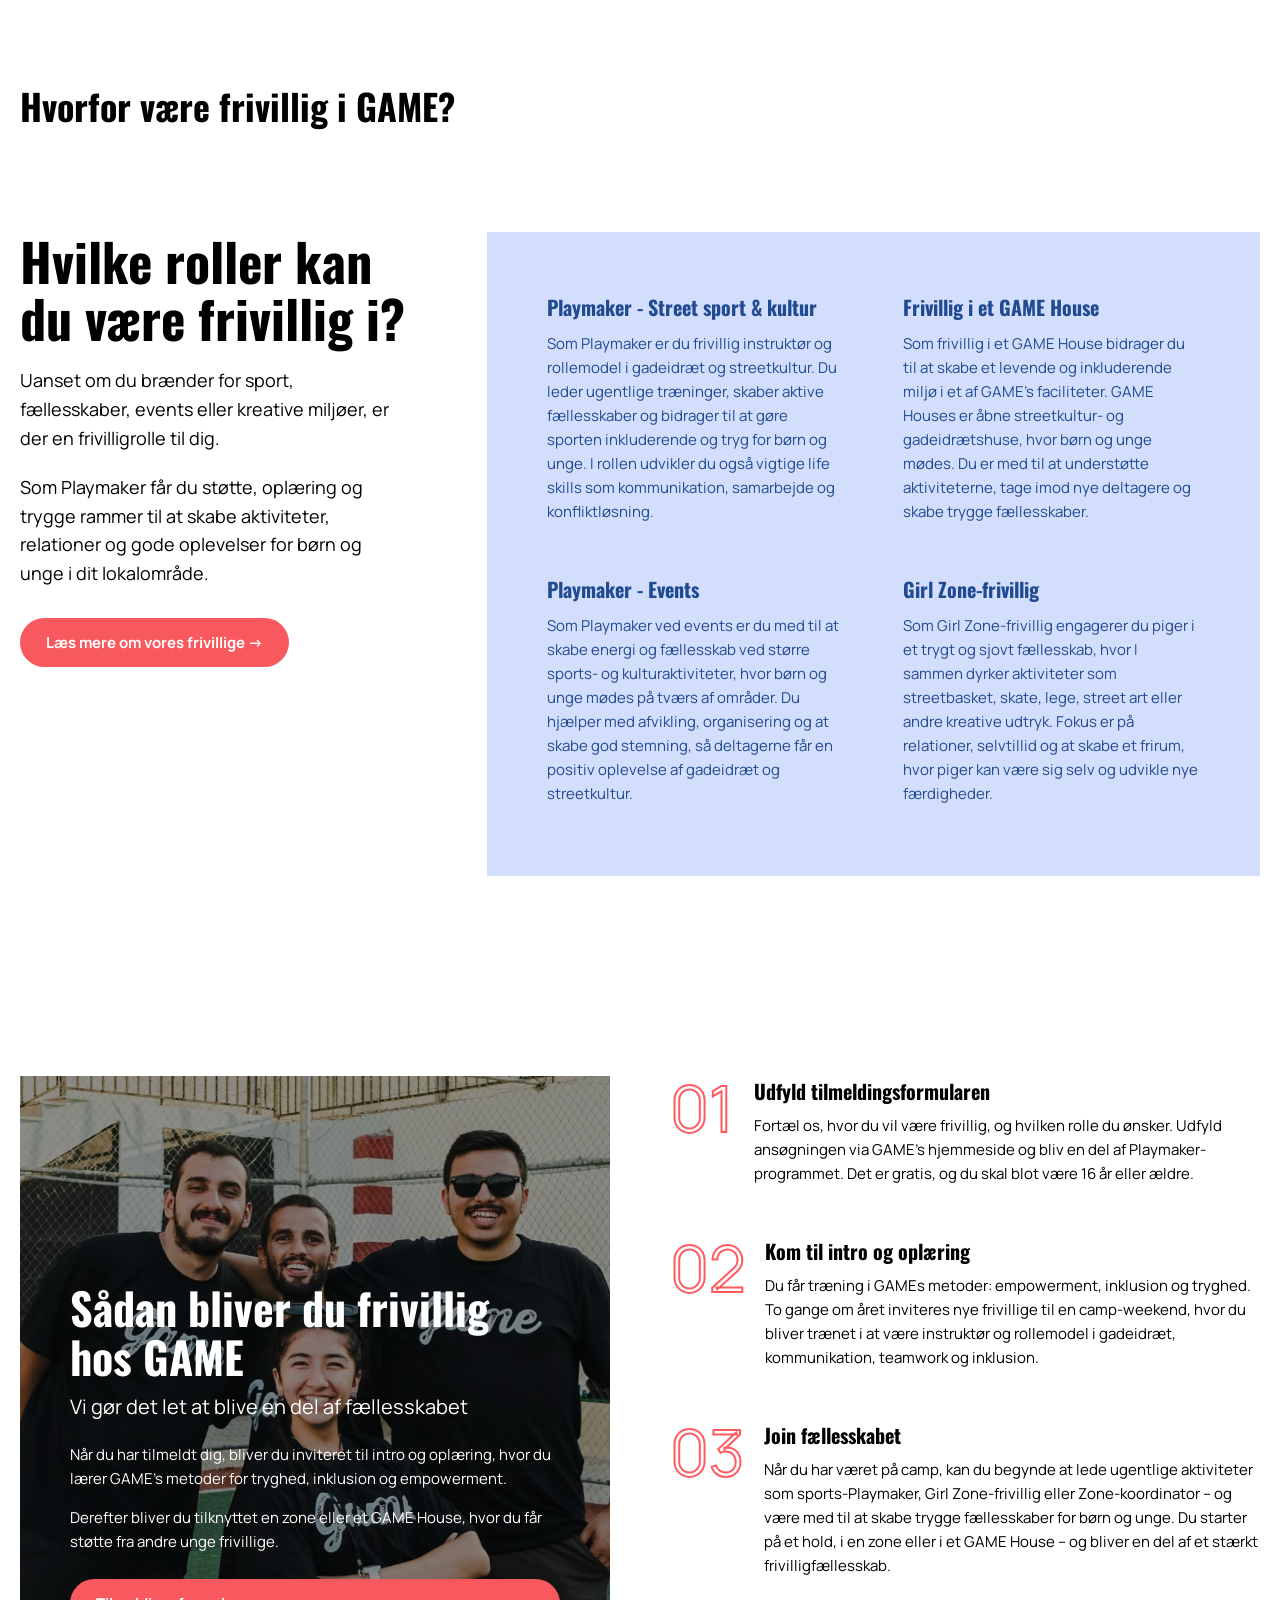
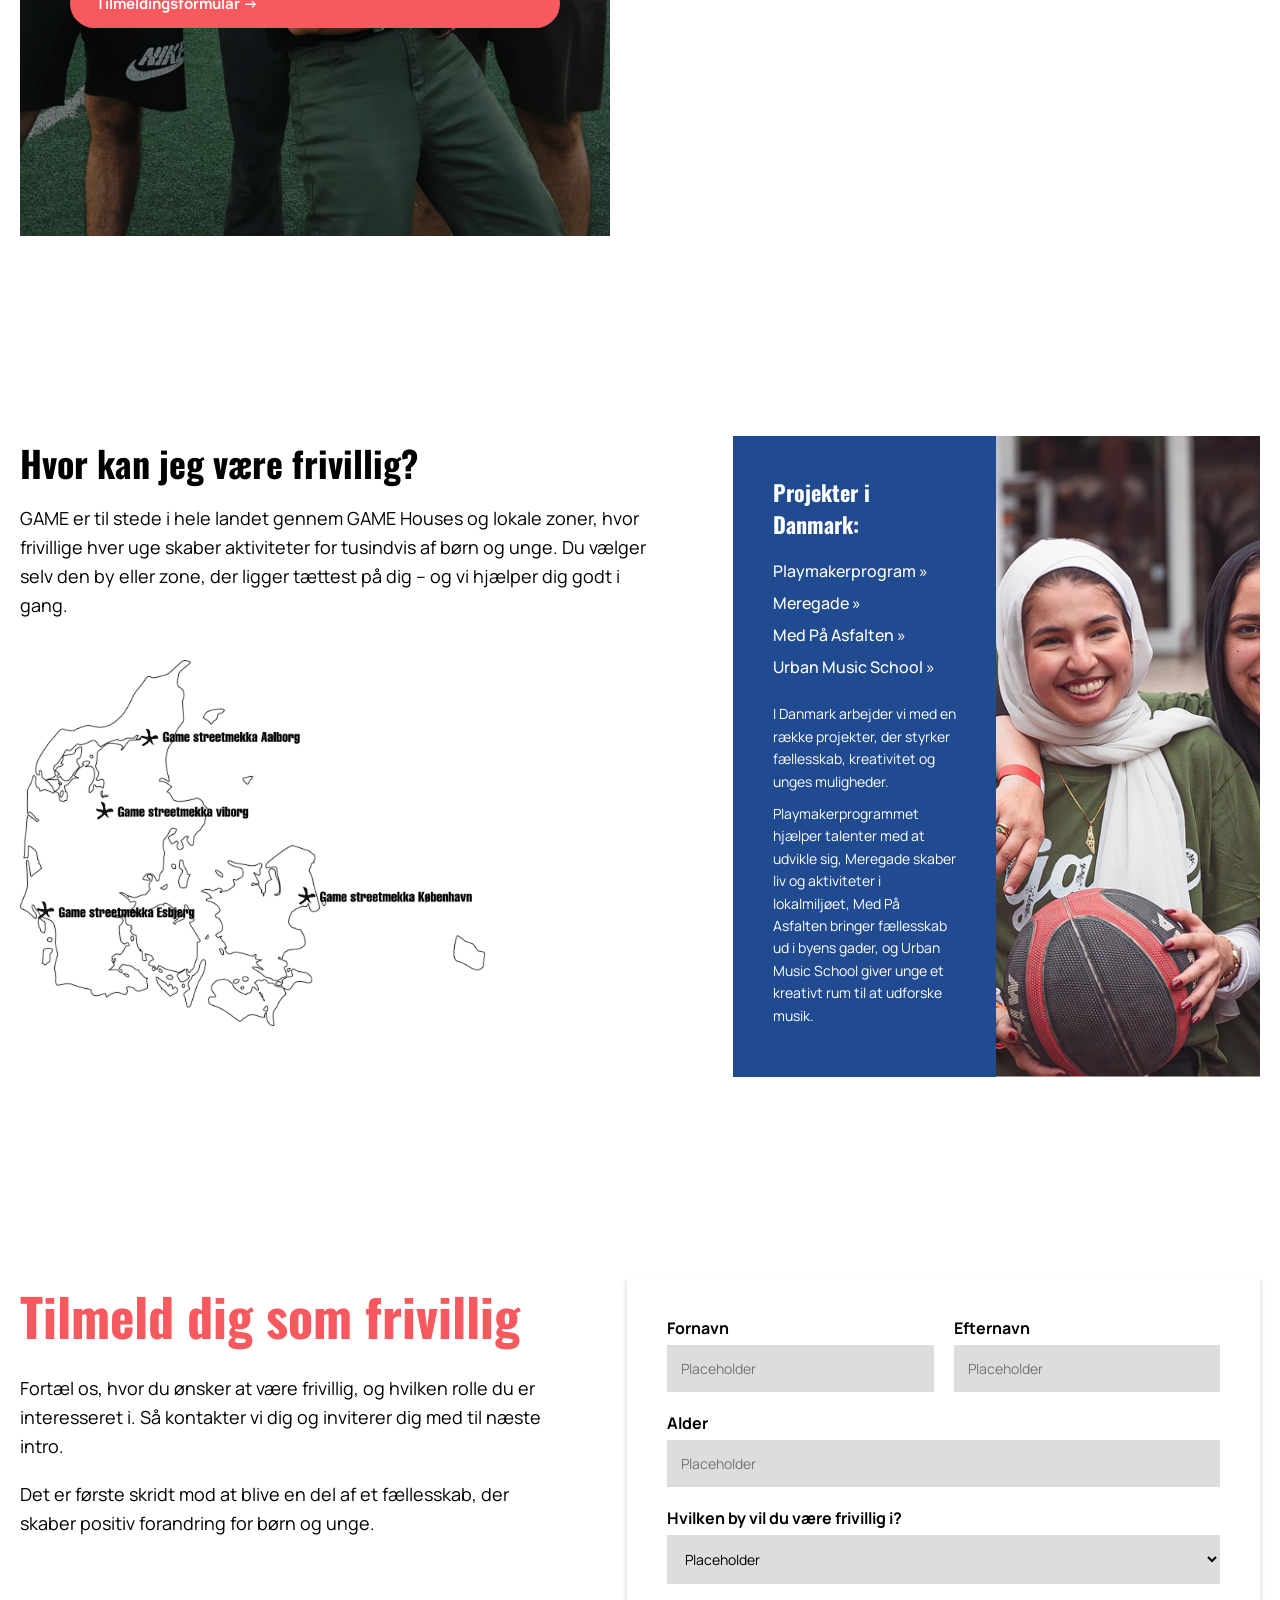
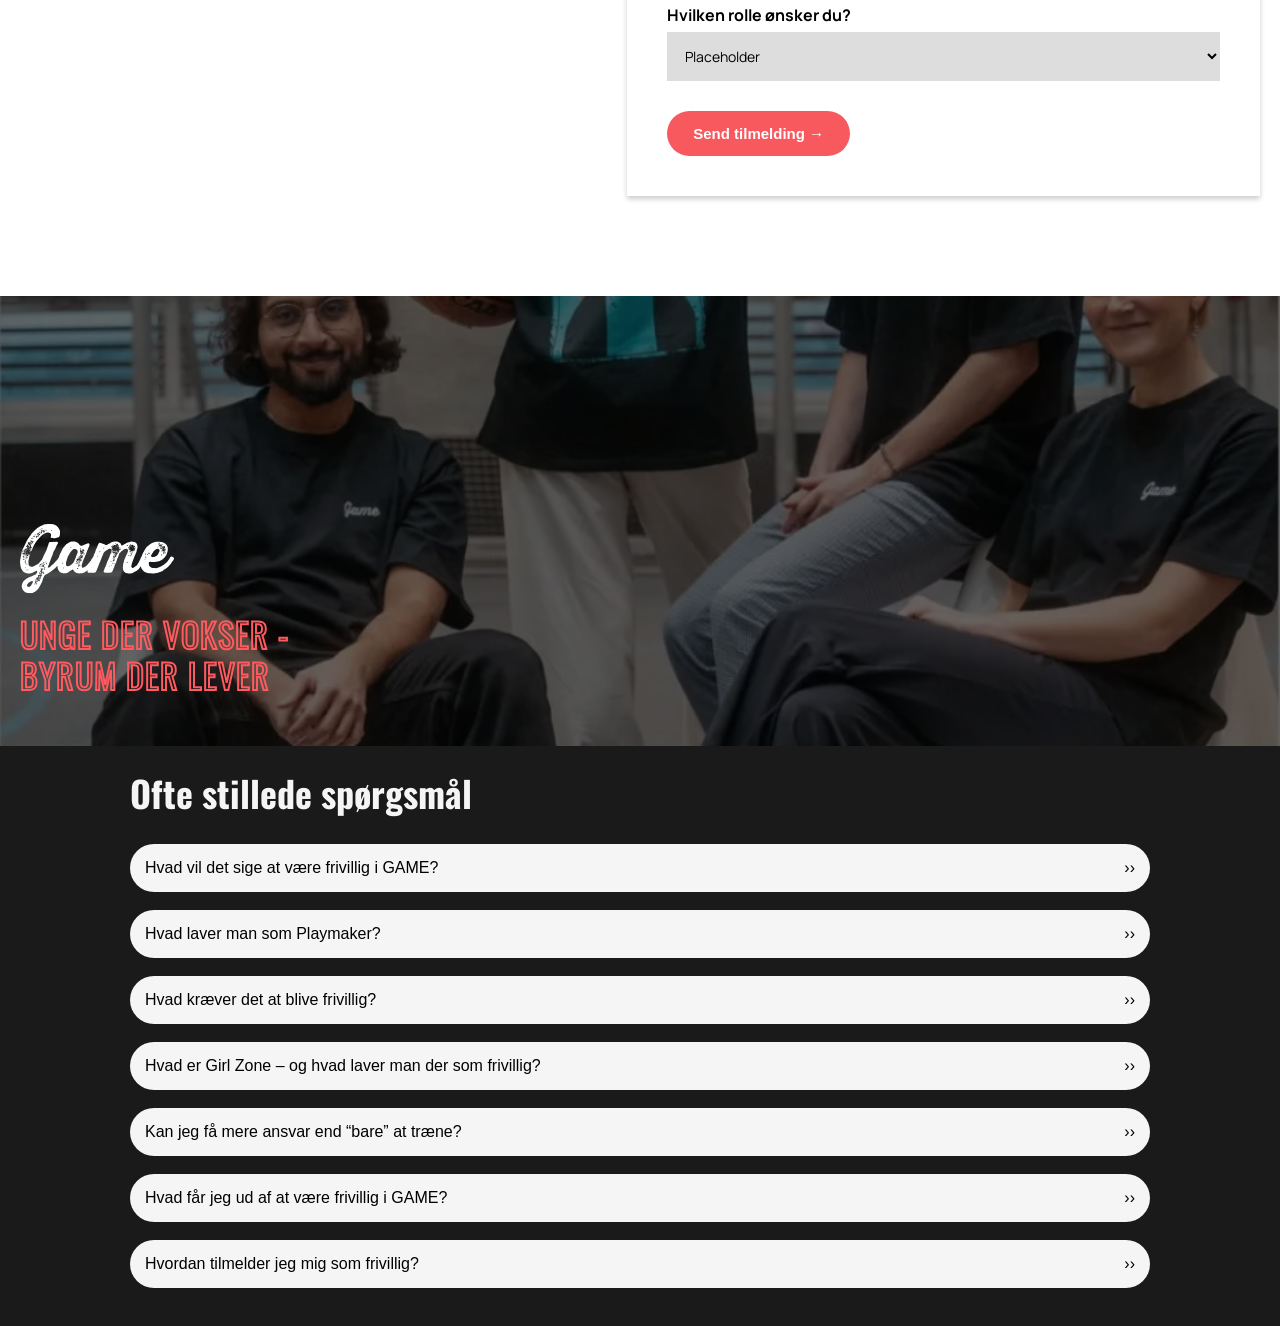
==== commit d1172cde: "Validate" ====
--- a/bliv-frivillig.html
+++ b/bliv-frivillig.html
@@ -10,19 +10,25 @@
 </head>
 <body>
  
-  <header class="navbar">
+<header class="navbar">
   <div class="nav-inner">
 
     <div class="logo">
       <img src="gamelogowhite.svg" alt="GAME logo">
     </div>
 
-    <nav class="nav-links">
-      <a href="">HVAD VI GØR</a>
-      <a href="">HER ARBEJDER VI</a>
-      <a href="">HVEM ER GAME</a>
-      <a href="">VÆR MED</a>
-      <a href="">NYHEDER</a>
+    <!-- Burger -->
+    <div id="burger" class="burger">
+      ☰
+    </div>
+
+    <!-- Menu -->
+    <nav id="navMenu" class="nav-links">
+      <a href="" class="nav-link">HVAD VI GØR</a>
+      <a href="" class="nav-link">HER ARBEJDER VI</a>
+      <a href="" class="nav-link">HVEM ER GAME</a>
+      <a href="" class="nav-link">VÆR MED</a>
+      <a href="" class="nav-link">NYHEDER</a>
     </nav>
 
   </div>
@@ -322,7 +328,7 @@
 
 <!-- Footer -->
 
-<section class="footer">
+<div class="footer">
   <div class="overlay"></div>
 
   <div class="container footer-content">
@@ -333,7 +339,7 @@
       BYRUM DER LEVER
     </p>
   </div>
-</section>
+</div>
 
 <!-- Faq sektion -->
 <section class="faq-section">
@@ -414,6 +420,7 @@
 </section>
 
 <script src="faq.js"></script>
+<script src="menu.js"></script>
 
 
 </body>
--- a/bliv-frivillig.css
+++ b/bliv-frivillig.css
@@ -48,6 +48,8 @@
 
 /* Hver nav punkt */
 .nav-links {
+  display: flex;
+  justify-content: space-between;
   margin-left: auto;
   display: flex;
   gap: 40px;
@@ -64,11 +66,6 @@
   height: 60px;
   width: auto;
   display: block;
-}
-
-.navbar nav {
-  display: flex;
-  justify-content: space-between;
 }
 
 .navbar a {
@@ -84,7 +81,15 @@
 }
 
 .navbar a:hover {
-  opacity: 1;
+  color: #F7595E
+}
+
+/* Burger hidden på desktop */
+.burger {
+  display: none;
+  font-size: 28px;
+  color: white;
+  cursor: pointer;
 }
 
 /* Hero sektion */
@@ -166,6 +171,17 @@
   min-height: 500px;
   overflow: hidden;
   background: #2f4e9b; /* ← flyttet herind */
+  position: relative; 
+  
+}
+
+.impact-inner::before {
+  content: "";
+  position: absolute;
+  inset: 15px; 
+  border: 3px solid #527AF2; 
+  pointer-events: none; 
+  z-index: 5;
 }
 
 /* Impact billede */
@@ -571,11 +587,11 @@
     }
     
     .faq-question {
-        font-size: 18px;
+        font-size: 16px;
     }
 
     .faq-answer p {
-        font-size: 18px;
+        font-size: 16px;
     }
 
 }
@@ -694,3 +710,32 @@
   }
 }
 
+@media (max-width: 768px) {
+
+  /* Burger */
+  .burger {
+    display: block;
+    margin-left: auto;
+  }
+
+  /* NAV */
+  .nav-links {
+    display: none;
+    position: absolute;
+    top: 80px;
+    left: 0;
+    width: 100%;
+    background: #121619;
+
+    flex-direction: column;
+    align-items: center;
+    gap: 20px;
+    padding: 20px 0;
+  }
+
+  .nav-links.active {
+    display: flex;
+  }
+
+}
+
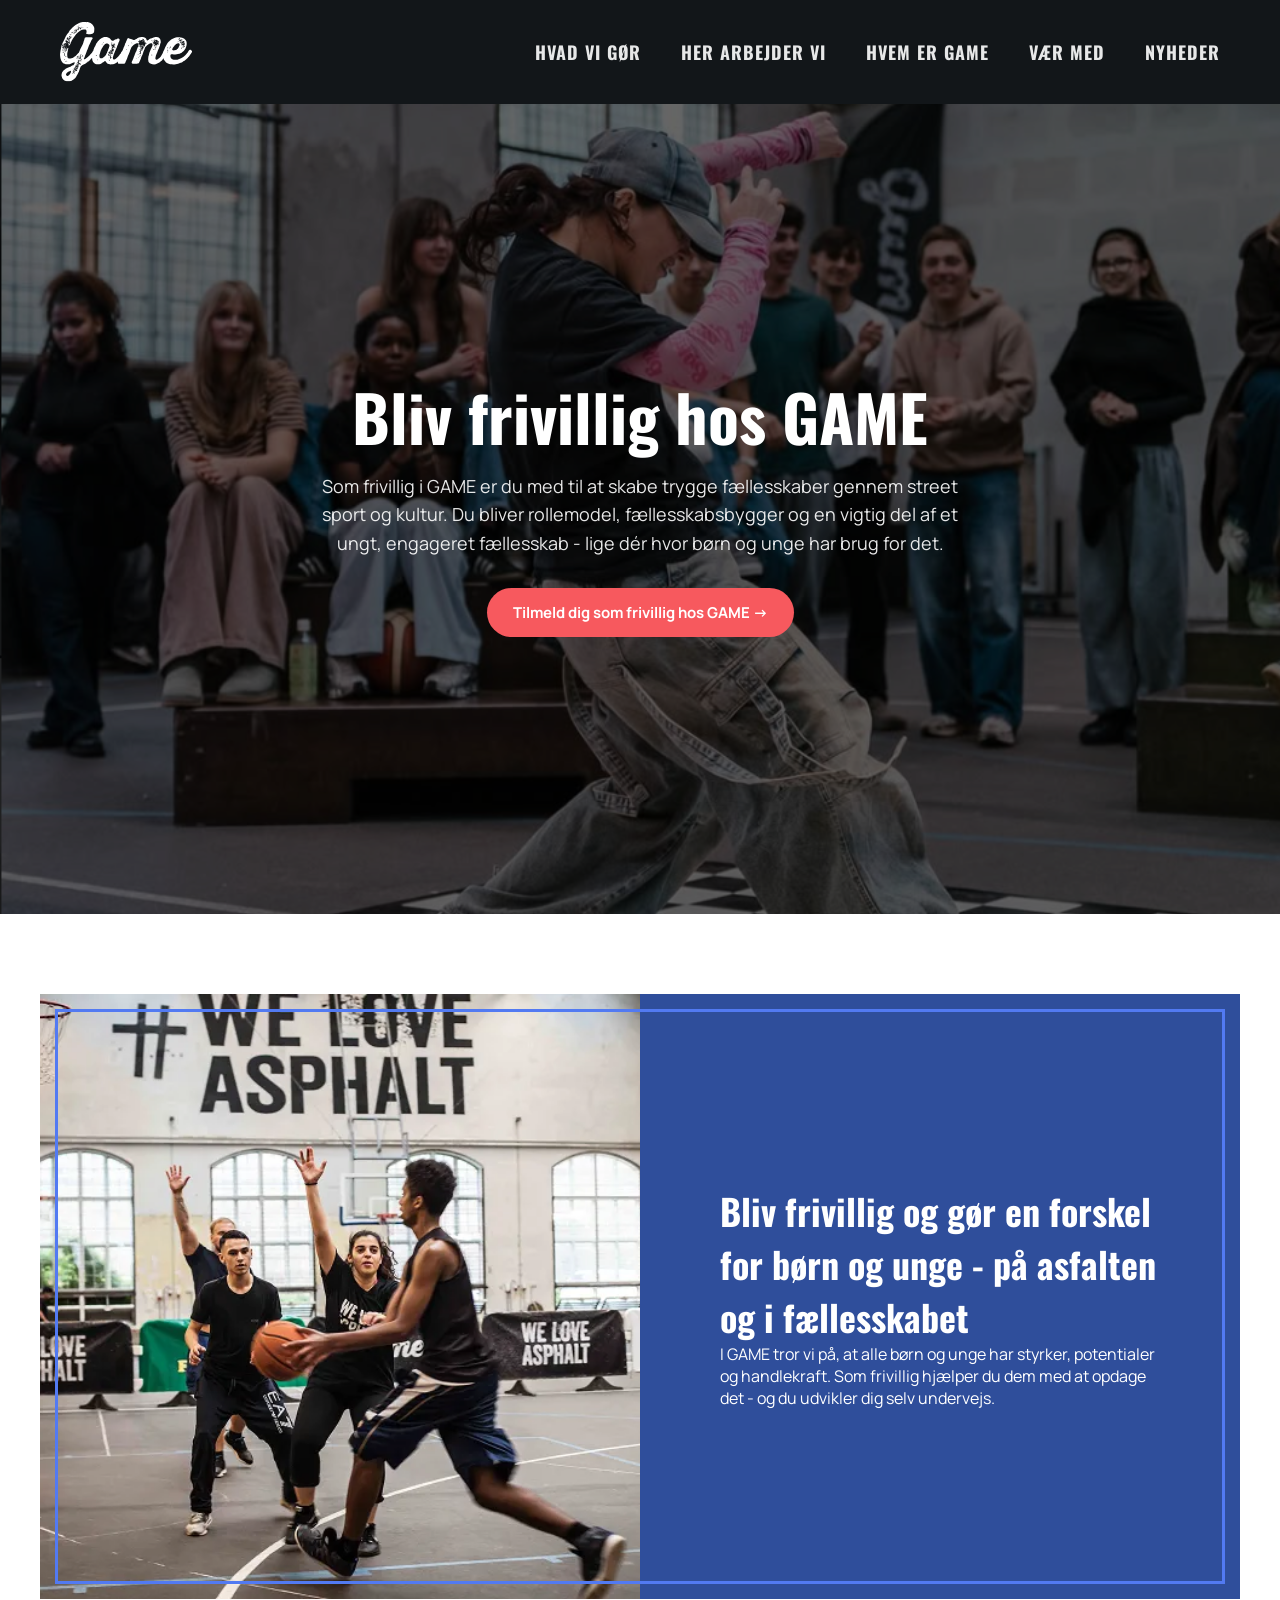
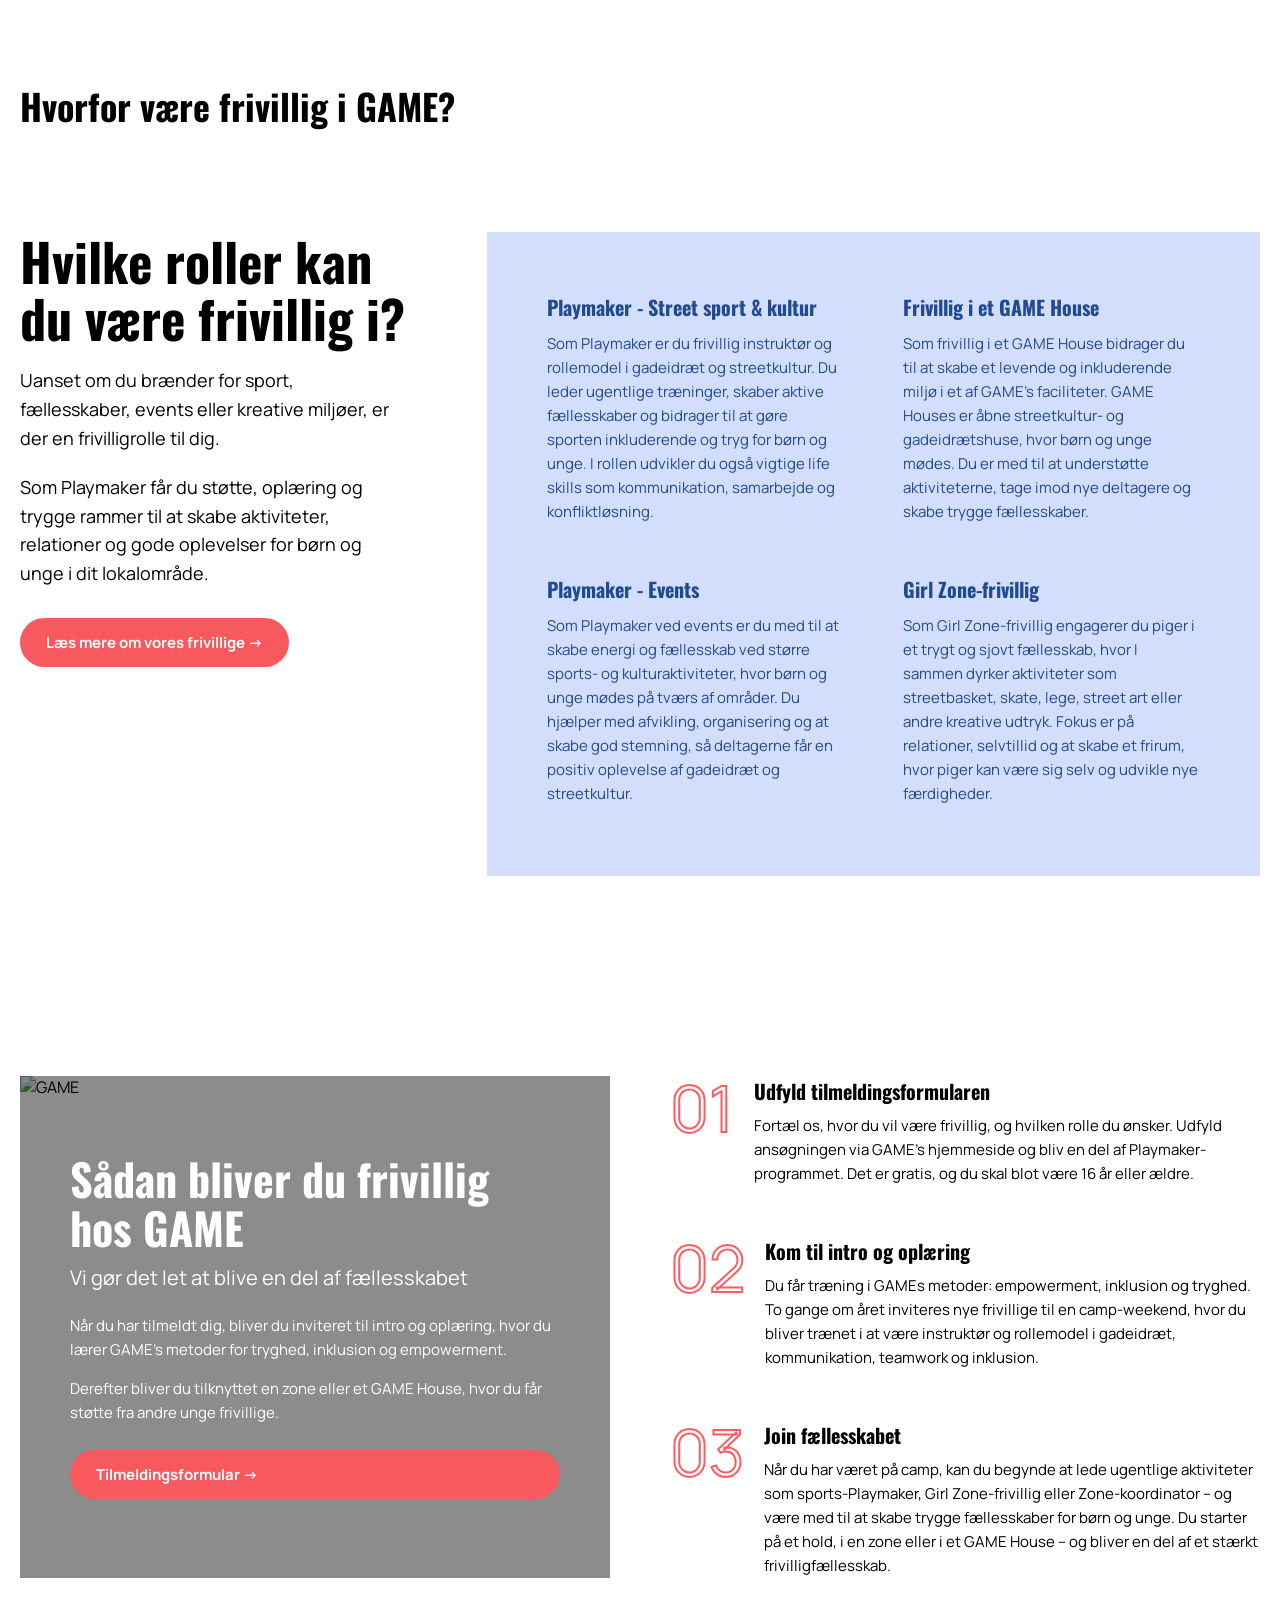
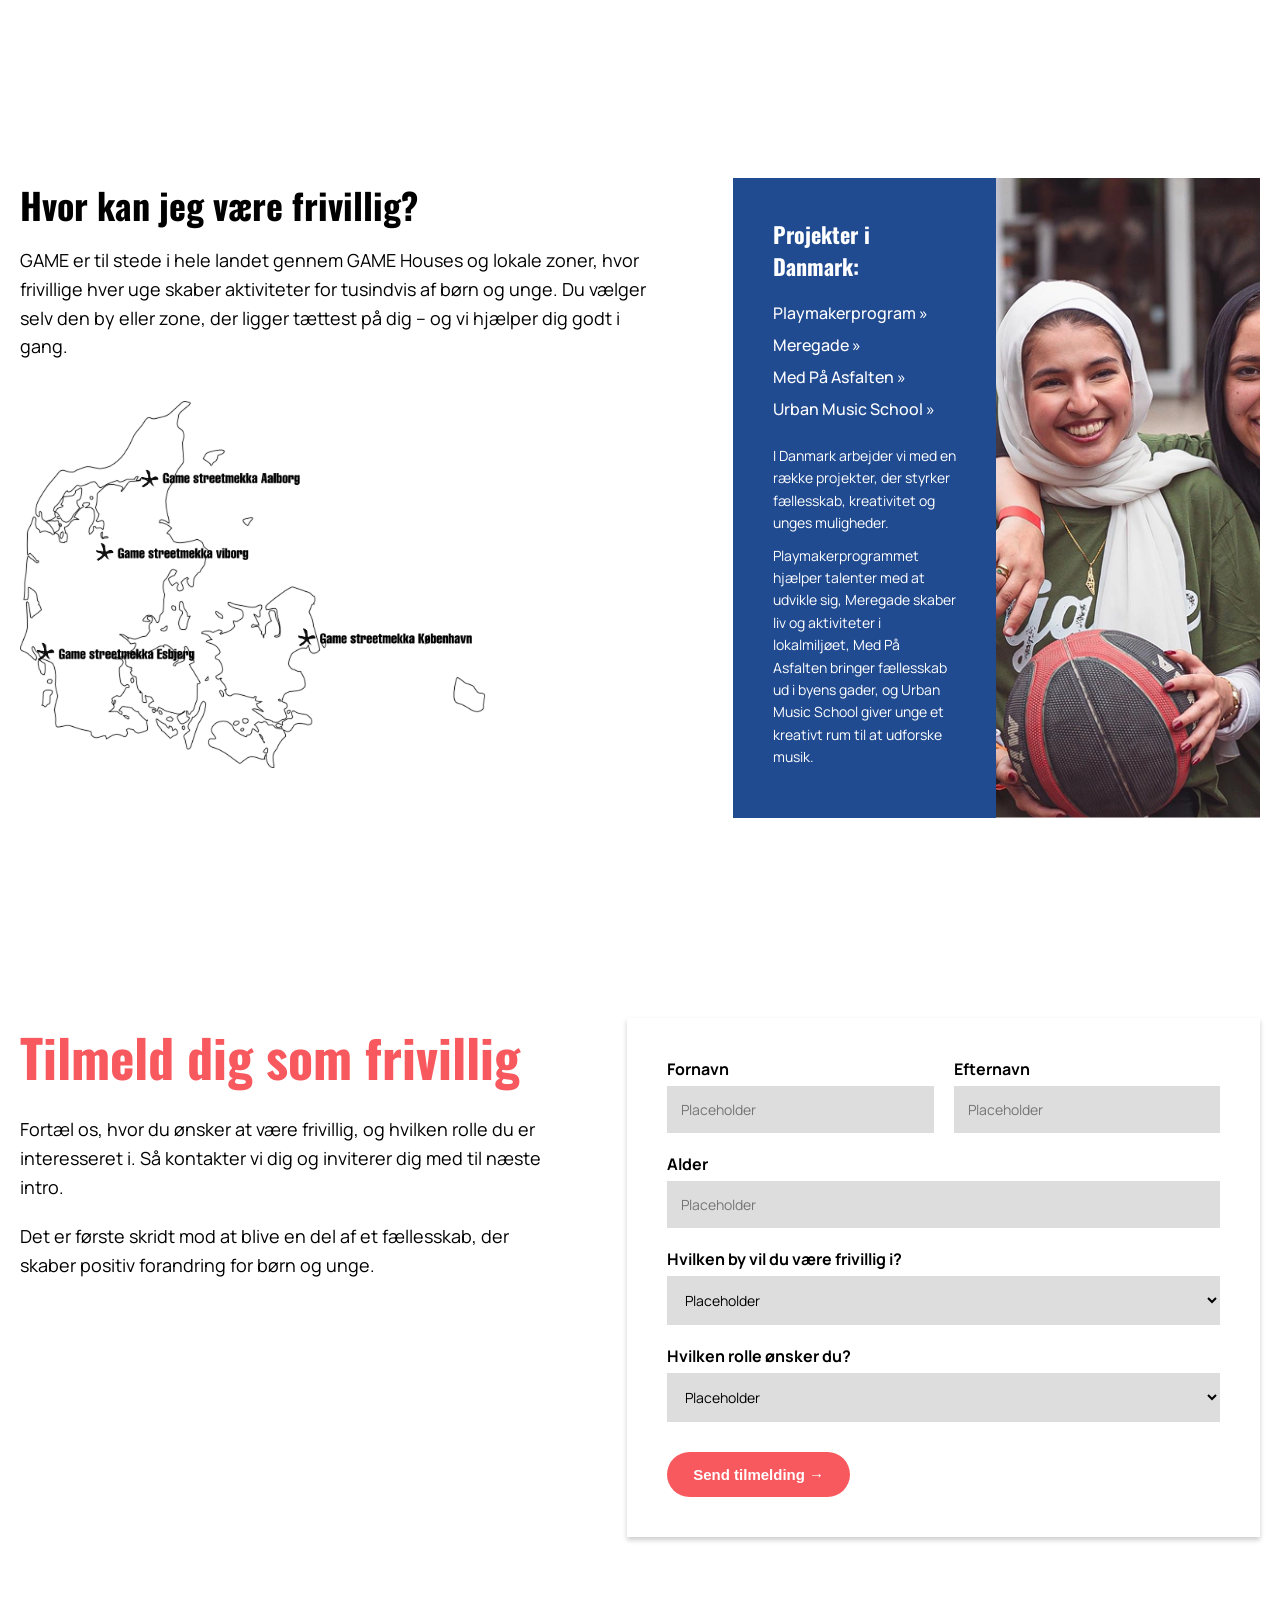
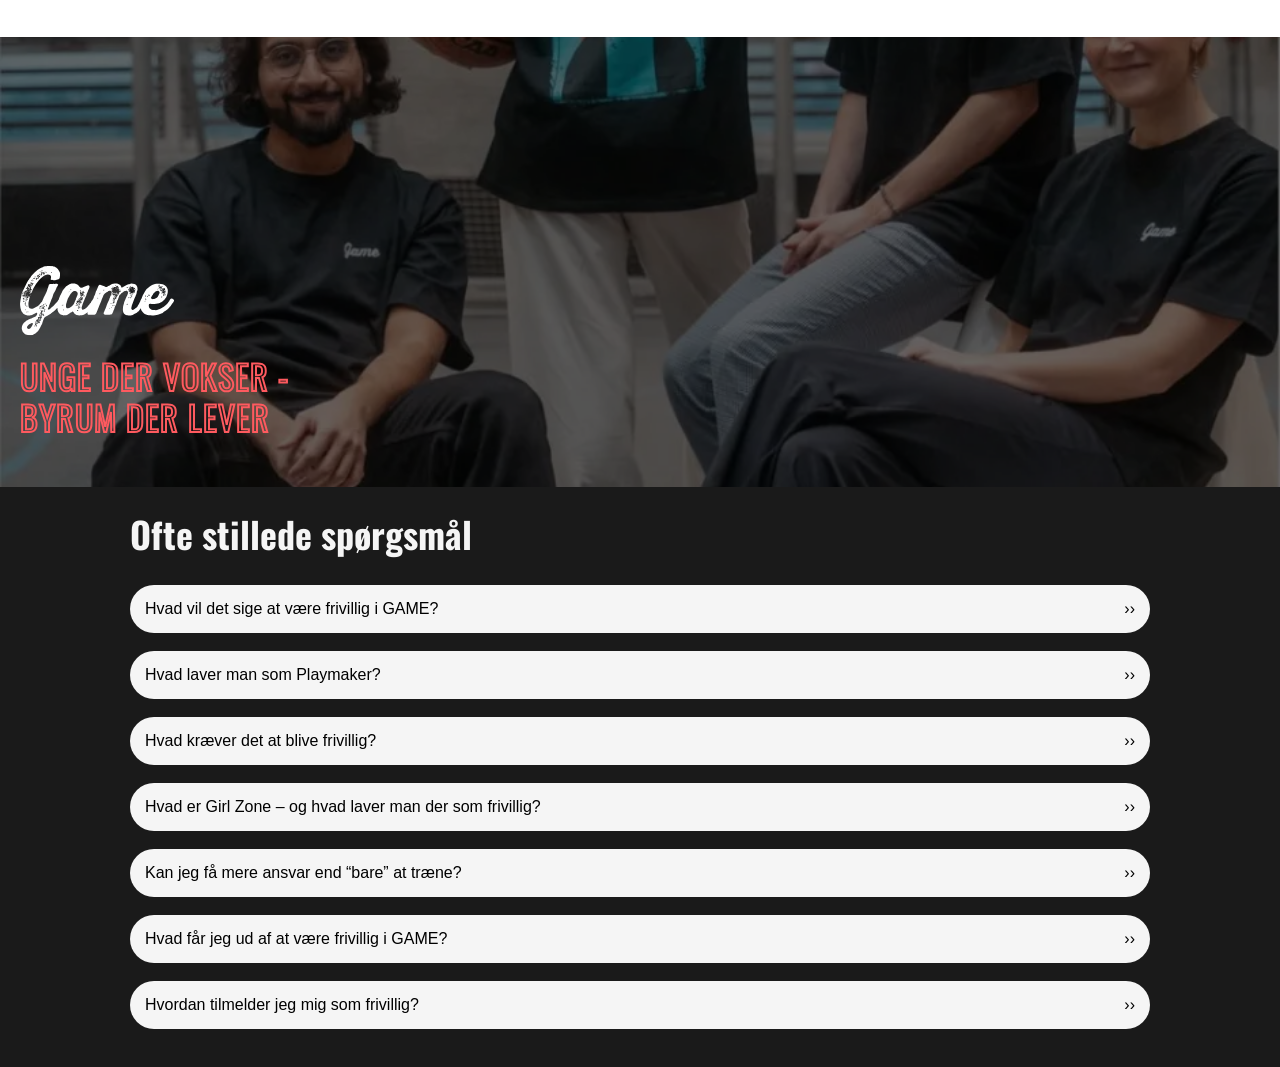
==== commit ada54640: ".," ====
--- a/bliv-frivillig.html
+++ b/bliv-frivillig.html
@@ -10,25 +10,19 @@
 </head>
 <body>
  
-<header class="navbar">
+  <header class="navbar">
   <div class="nav-inner">
 
     <div class="logo">
       <img src="gamelogowhite.svg" alt="GAME logo">
     </div>
 
-    <!-- Burger -->
-    <div id="burger" class="burger">
-      ☰
-    </div>
-
-    <!-- Menu -->
-    <nav id="navMenu" class="nav-links">
-      <a href="" class="nav-link">HVAD VI GØR</a>
-      <a href="" class="nav-link">HER ARBEJDER VI</a>
-      <a href="" class="nav-link">HVEM ER GAME</a>
-      <a href="" class="nav-link">VÆR MED</a>
-      <a href="" class="nav-link">NYHEDER</a>
+    <nav class="nav-links">
+      <a href="">HVAD VI GØR</a>
+      <a href="">HER ARBEJDER VI</a>
+      <a href="">HVEM ER GAME</a>
+      <a href="">VÆR MED</a>
+      <a href="">NYHEDER</a>
     </nav>
 
   </div>
@@ -159,7 +153,7 @@
 
     <!-- Venstre billede + overlay text -->
     <div class="steps-left">
-      <img src="billeder/hvem.png" alt="GAME">
+      <img src="billeder/frivillig.webp" alt="GAME">
 
       <div class="steps-overlay">
         <h2>Sådan bliver du frivillig hos GAME</h2>
@@ -328,7 +322,7 @@
 
 <!-- Footer -->
 
-<div class="footer">
+<section class="footer">
   <div class="overlay"></div>
 
   <div class="container footer-content">
@@ -339,7 +333,7 @@
       BYRUM DER LEVER
     </p>
   </div>
-</div>
+</section>
 
 <!-- Faq sektion -->
 <section class="faq-section">
@@ -420,7 +414,6 @@
 </section>
 
 <script src="faq.js"></script>
-<script src="menu.js"></script>
 
 
 </body>
--- a/bliv-frivillig.css
+++ b/bliv-frivillig.css
@@ -263,6 +263,7 @@
   gap: 60px;
 }
 
+
 .steps-left {
   position: relative;
   overflow: hidden;
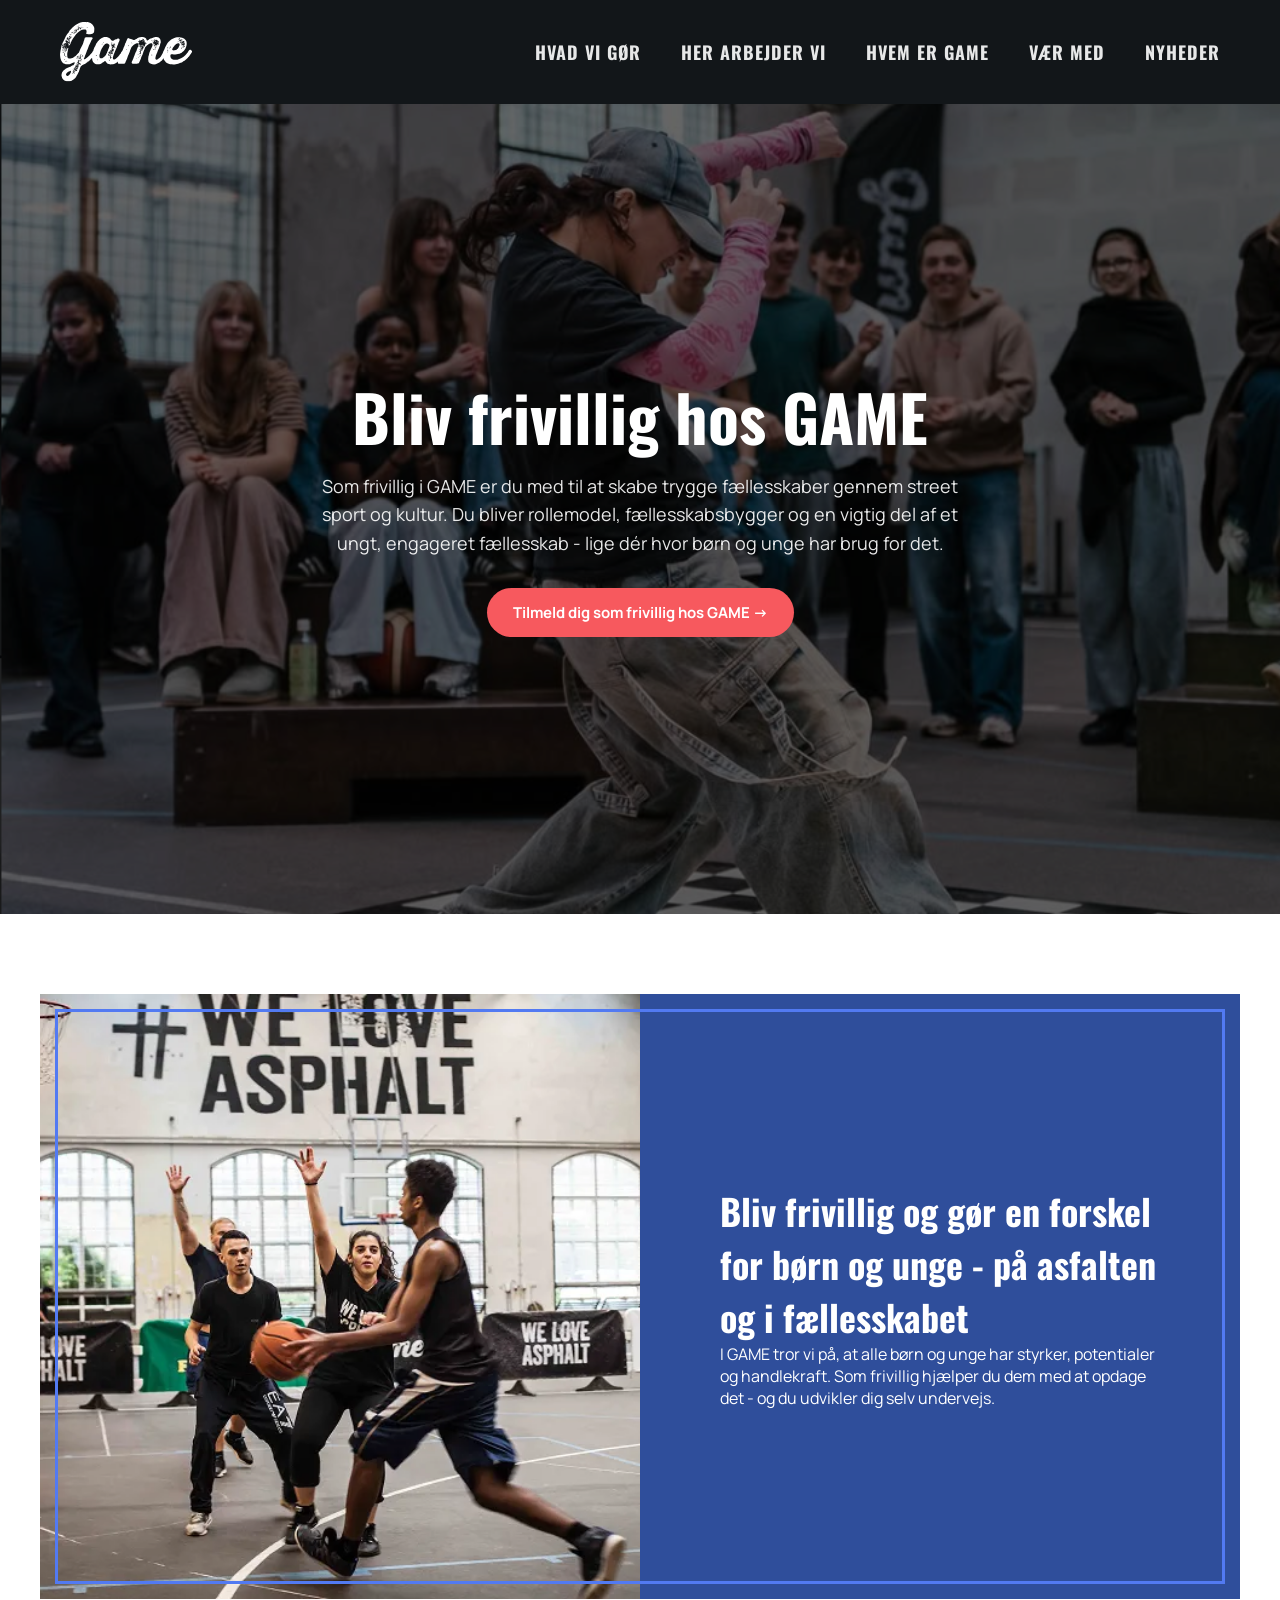
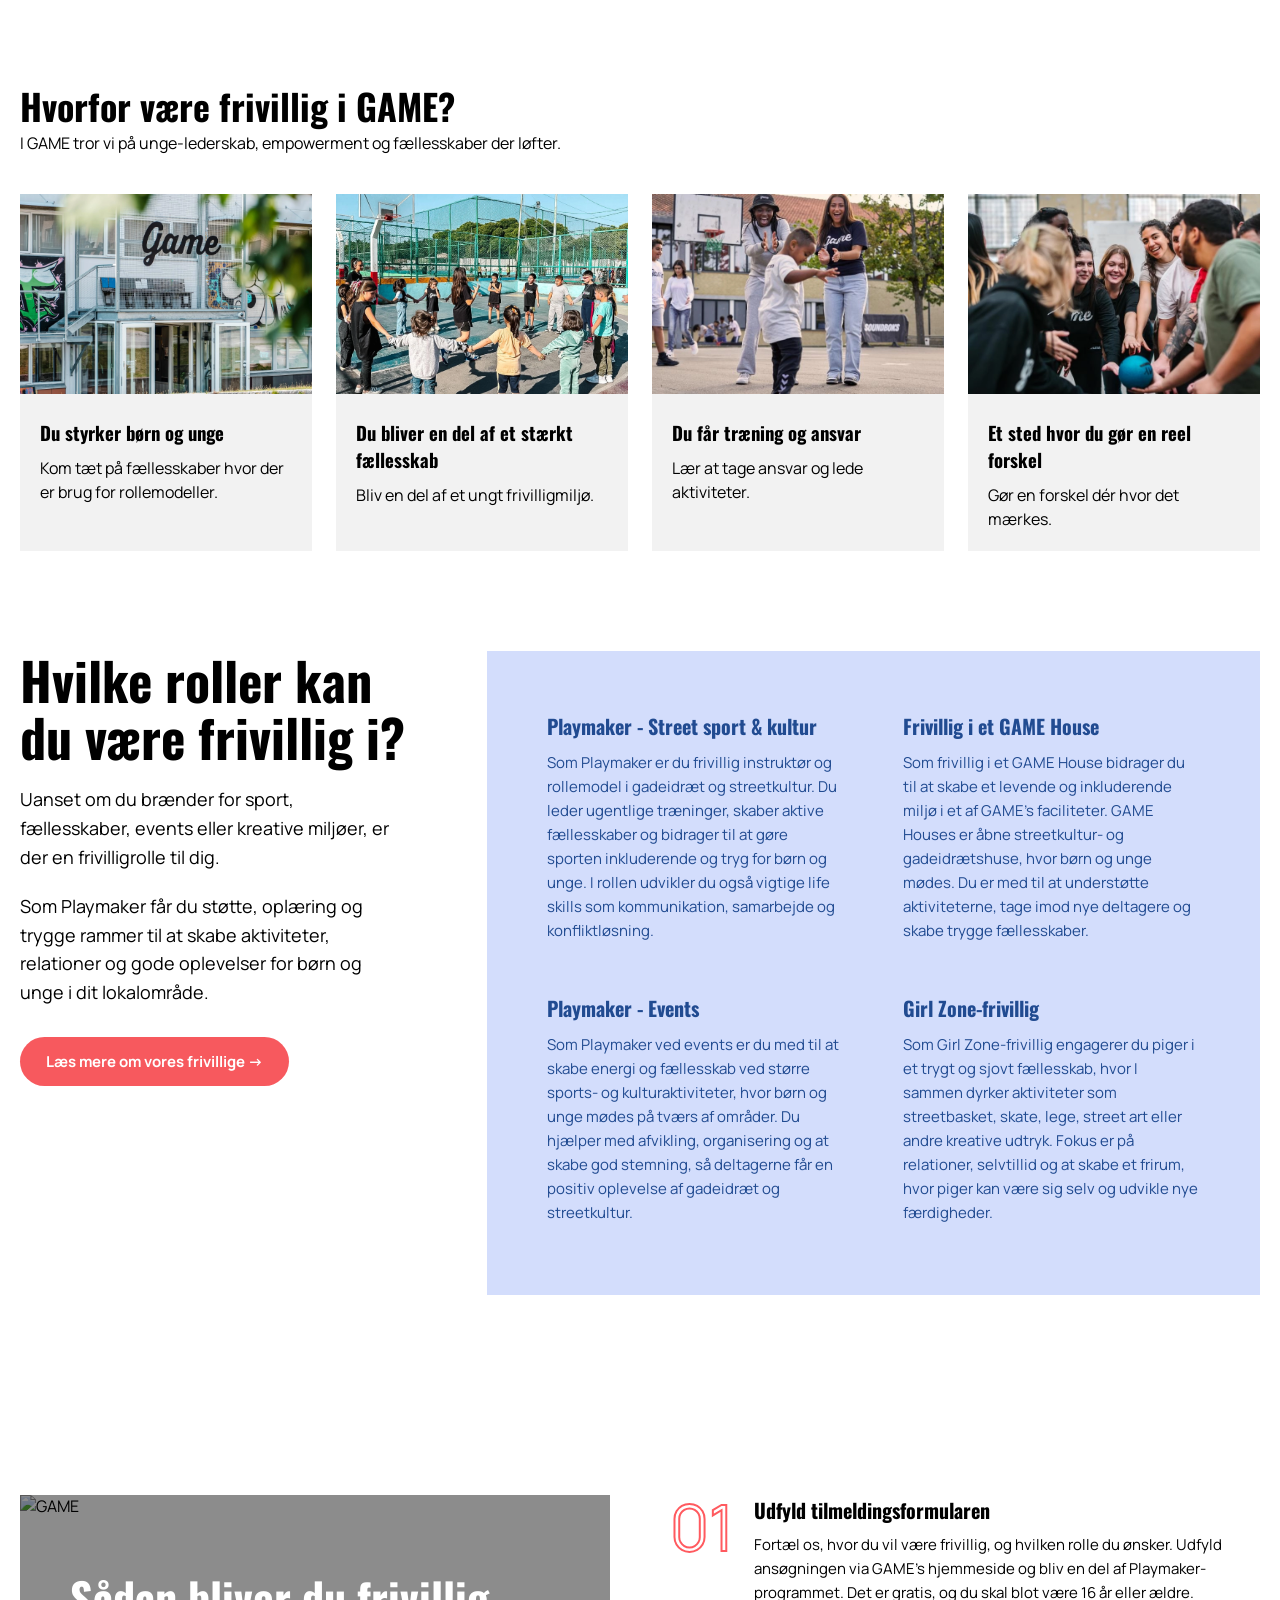
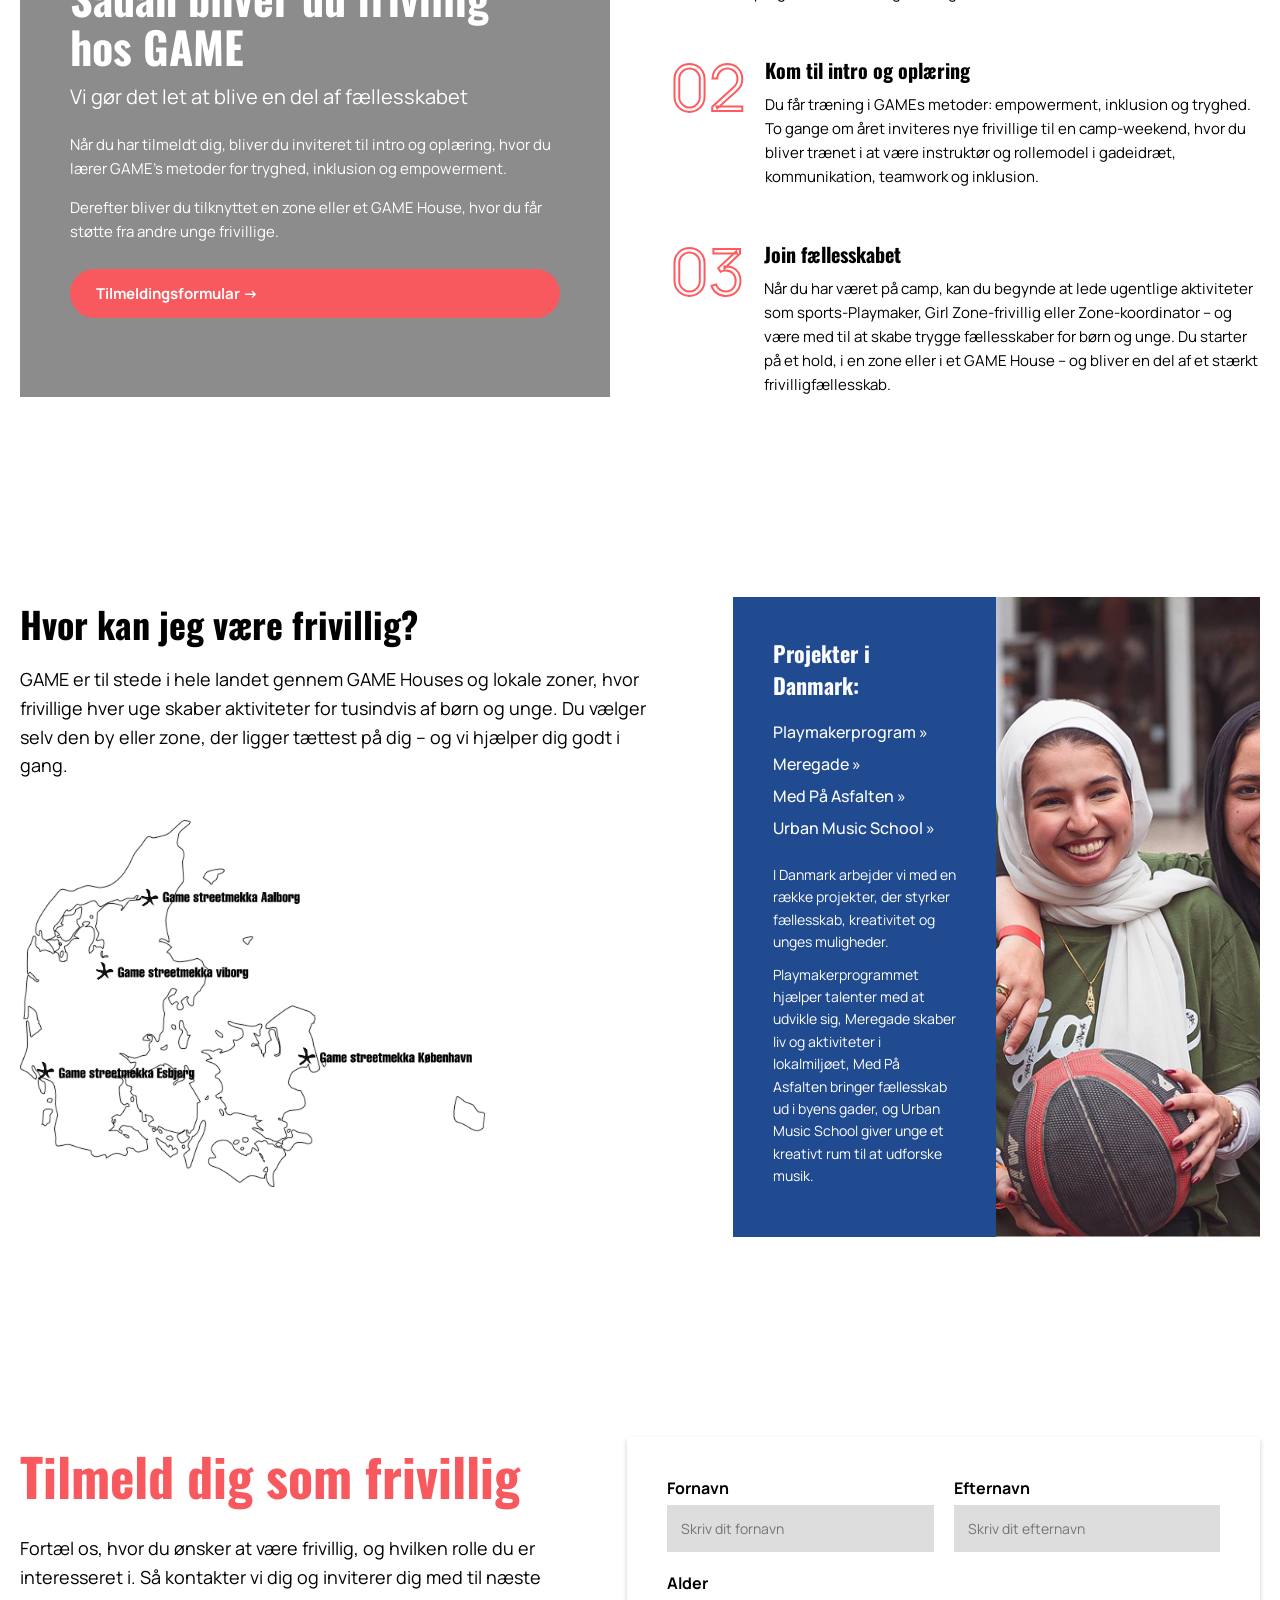
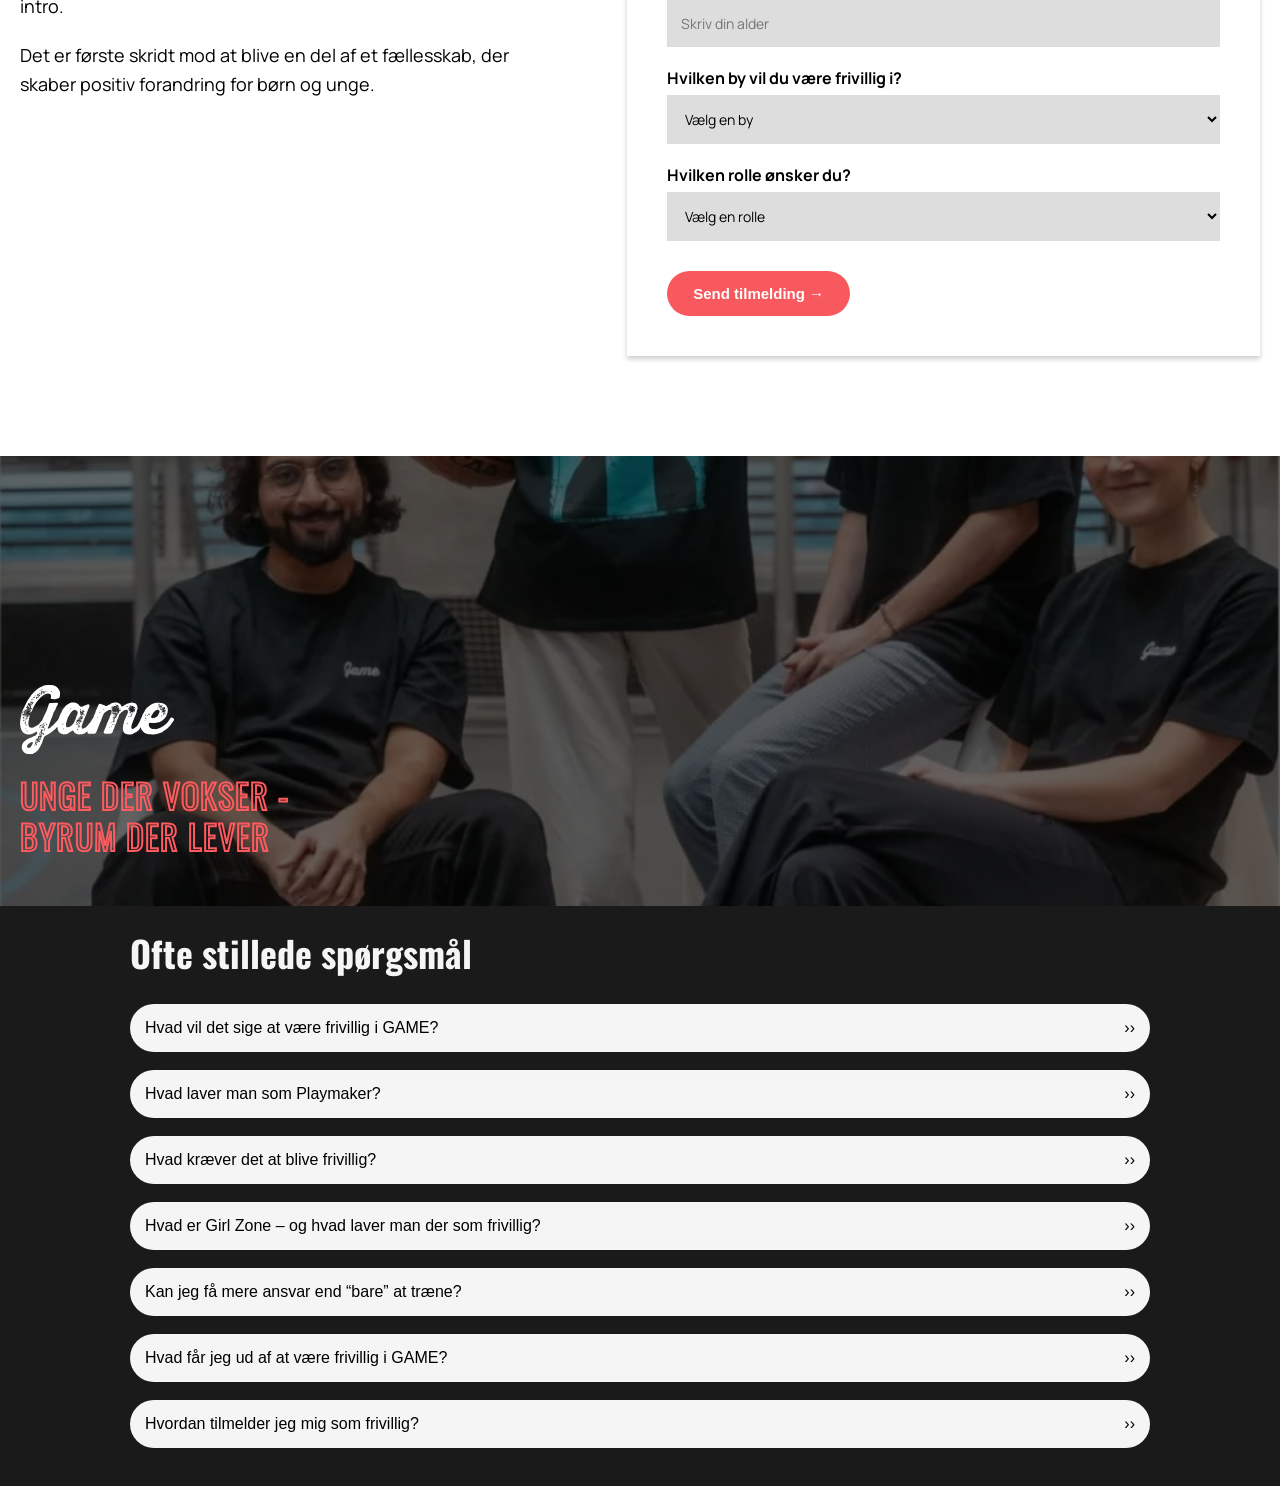
==== commit 24f0ba42: "final" ====
--- a/bliv-frivillig.html
+++ b/bliv-frivillig.html
@@ -39,7 +39,7 @@
         sport og kultur. Du bliver rollemodel, fællesskabsbygger og en vigtig del af
         et ungt, engageret fællesskab - lige dér hvor børn og unge har brug for det.
       </p>
-      <a href="#" class="cta">Tilmeld dig som frivillig hos GAME →</a>
+      <a href="#tilmeld" class="cta">Tilmeld dig som frivillig hos GAME →</a>
     </div>
   </section>
 
@@ -67,15 +67,73 @@
   </div>
 </section>
 
-<!-- Cards sektio -->
+<!-- Cards sektion -->
 <section class="cards">
-  <div class="container"> <!-- Container sørger for margin og padding på hele sektionen -->
+  <div class="container">
+
     <div class="cards-content">
-      <h2>
-        Hvorfor være frivillig i GAME?
-      </h2>
-  </div>
-    </div>
+      <h2>Hvorfor være frivillig i GAME?</h2>
+      <p class="cards-intro">
+        I GAME tror vi på unge-lederskab, empowerment og fællesskaber der løfter.
+      </p>
+    </div>
+
+    <div class="cards-grid">
+
+      <div class="card">
+        <img src="billeder/1.webp" alt="front af et GAME hub">
+        <div class="card-text">
+          <h3>Du styrker børn og unge</h3>
+          <p class="short">
+            Kom tæt på fællesskaber hvor der er brug for rollemodeller.
+          </p>
+          <p class="extra">
+            Dine træninger og aktiviteter er med til at skabe plads, selvtillid og handlekraft hos børn og unge i deres hverdag.
+          </p>
+        </div>
+      </div>
+
+      <div class="card">
+        <img src="billeder/2.webp" alt="børn i en cirkel">
+        <div class="card-text">
+          <h3>Du bliver en del af et stærkt fællesskab</h3>
+          <p class="short">
+            Bliv en del af et ungt frivilligmiljø.
+          </p>
+          <p class="extra">
+            Hver uge skaber frivillige trygge miljøer for tusindvis af børn og unge. Du bliver en del af et fællesskab der løfter sammen.
+          </p>
+        </div>
+      </div>
+
+      <div class="card">
+        <img src="billeder/3.webp" alt="playmakers som hepper på barn">
+        <div class="card-text">
+          <h3>Du får træning og ansvar</h3>
+          <p class="short">
+            Lær at tage ansvar og lede aktiviteter.
+          </p>
+          <p class="extra">
+            Du får oplæring i GAME’s metoder og udvikler kompetencer inden for kommunikation, planlægning og samarbejde.
+          </p>
+        </div>
+      </div>
+
+      <div class="card">
+        <img src="billeder/4.webp" alt="Playmakers i en ring">
+        <div class="card-text">
+          <h3>Et sted hvor du gør en reel forskel</h3>
+          <p class="short">
+            Gør en forskel dér hvor det mærkes.
+          </p>
+          <p class="extra">
+            Du arbejder lokalt med børn og unge og er med til at skabe trygge fællesskaber i deres hverdag.
+          </p>
+        </div>
+      </div>
+
+    </div>
+  </div>
 </section>
 
 <section class="roles-section">
@@ -167,7 +225,7 @@
           Derefter bliver du tilknyttet en zone eller et GAME House, hvor du får støtte fra andre unge frivillige.
         </p>
 
-        <a href="#" class="cta">Tilmeldingsformular →</a>
+        <a href="#tilmeld" class="cta">Tilmeldingsformular →</a>
       </div>
     </div>
 
@@ -278,42 +336,51 @@
     </div>
 
     <!-- Højre -->
-    <div class="form-card">
-      <form>
+    <div class="form-card" id="tilmeld">
+      <form id="volunteerForm">
 
         <div class="form-row">
           <div class="form-group">
-            <label>Fornavn</label>
-            <input type="text" placeholder="Placeholder">
+            <label for="firstName">Fornavn</label>
+            <input type="text" id="firstName" placeholder="Skriv dit fornavn">
           </div>
 
           <div class="form-group">
-            <label>Efternavn</label>
-            <input type="text" placeholder="Placeholder">
+            <label for="lastName">Efternavn</label>
+            <input type="text" id="lastName" placeholder="Skriv dit efternavn">
           </div>
         </div>
 
         <div class="form-group">
-          <label>Alder</label>
-          <input type="text" placeholder="Placeholder">
+          <label for="age">Alder</label>
+          <input type="number" id="age" placeholder="Skriv din alder">
         </div>
 
         <div class="form-group">
-          <label>Hvilken by vil du være frivillig i?</label>
-          <select>
-            <option>Placeholder</option>
+          <label for="city">Hvilken by vil du være frivillig i?</label>
+          <select id="city">
+            <option value="">Vælg en by</option>
+            <option value="København">København</option>
+            <option value="Odense">Odense</option>
+            <option value="Aarhus">Aarhus</option>
+            <option value="Esbjerg">Esbjerg</option>
           </select>
         </div>
 
         <div class="form-group">
-          <label>Hvilken rolle ønsker du?</label>
-          <select>
-            <option>Placeholder</option>
+          <label for="role">Hvilken rolle ønsker du?</label>
+          <select id="role">
+            <option value="">Vælg en rolle</option>
+            <option value="Playmaker - Street sport & kultur">Playmaker - Street sport & kultur</option>
+            <option value="Frivillig i et GAME House">Frivillig i et GAME House</option>
+            <option value="Playmaker - Events">Playmaker - Events</option>
+            <option value="Girl Zone-frivillig">Girl Zone-frivillig</option>
           </select>
         </div>
 
         <button type="submit" class="cta">Send tilmelding →</button>
 
+        <p id="formMessage"></p>
       </form>
     </div>
 
@@ -322,7 +389,7 @@
 
 <!-- Footer -->
 
-<section class="footer">
+<div class="footer">
   <div class="overlay"></div>
 
   <div class="container footer-content">
@@ -333,7 +400,7 @@
       BYRUM DER LEVER
     </p>
   </div>
-</section>
+</div>
 
 <!-- Faq sektion -->
 <section class="faq-section">
@@ -414,6 +481,8 @@
 </section>
 
 <script src="faq.js"></script>
+<script src="form.js"></script>
+<script src="cards.js"></script>
 
 
 </body>
--- a/bliv-frivillig.css
+++ b/bliv-frivillig.css
@@ -701,6 +701,56 @@
   }
 }
 
+.cards-grid {
+  display: grid;
+  grid-template-columns: repeat(4, 1fr);
+  gap: 24px;
+  margin-top: 40px;
+}
+
+.card {
+  background: #f2f2f2;
+  cursor: pointer;
+  transition: 0.3s;
+  overflow: hidden;
+}
+
+.card img {
+  width: 100%;
+  height: 200px;
+  object-fit: cover;
+}
+
+.card-text {
+  padding: 20px;
+}
+
+.card h3 {
+  font-family: 'Oswald', sans-serif;
+  margin-bottom: 10px;
+}
+
+.card p {
+  font-family: 'Manrope', sans-serif;
+  line-height: 1.5;
+}
+
+/* skjult tekst */
+.card .extra {
+  display: none;
+}
+
+/* aktiv state */
+.card.active .extra {
+  display: block;
+  margin-top: 10px;
+}
+
+.card.active {
+  background: #e6e6e6;
+  transform: scale(1.02);
+}
+
 @media (max-width: 768px) {
   .faq-hero {
     height: 300px;
